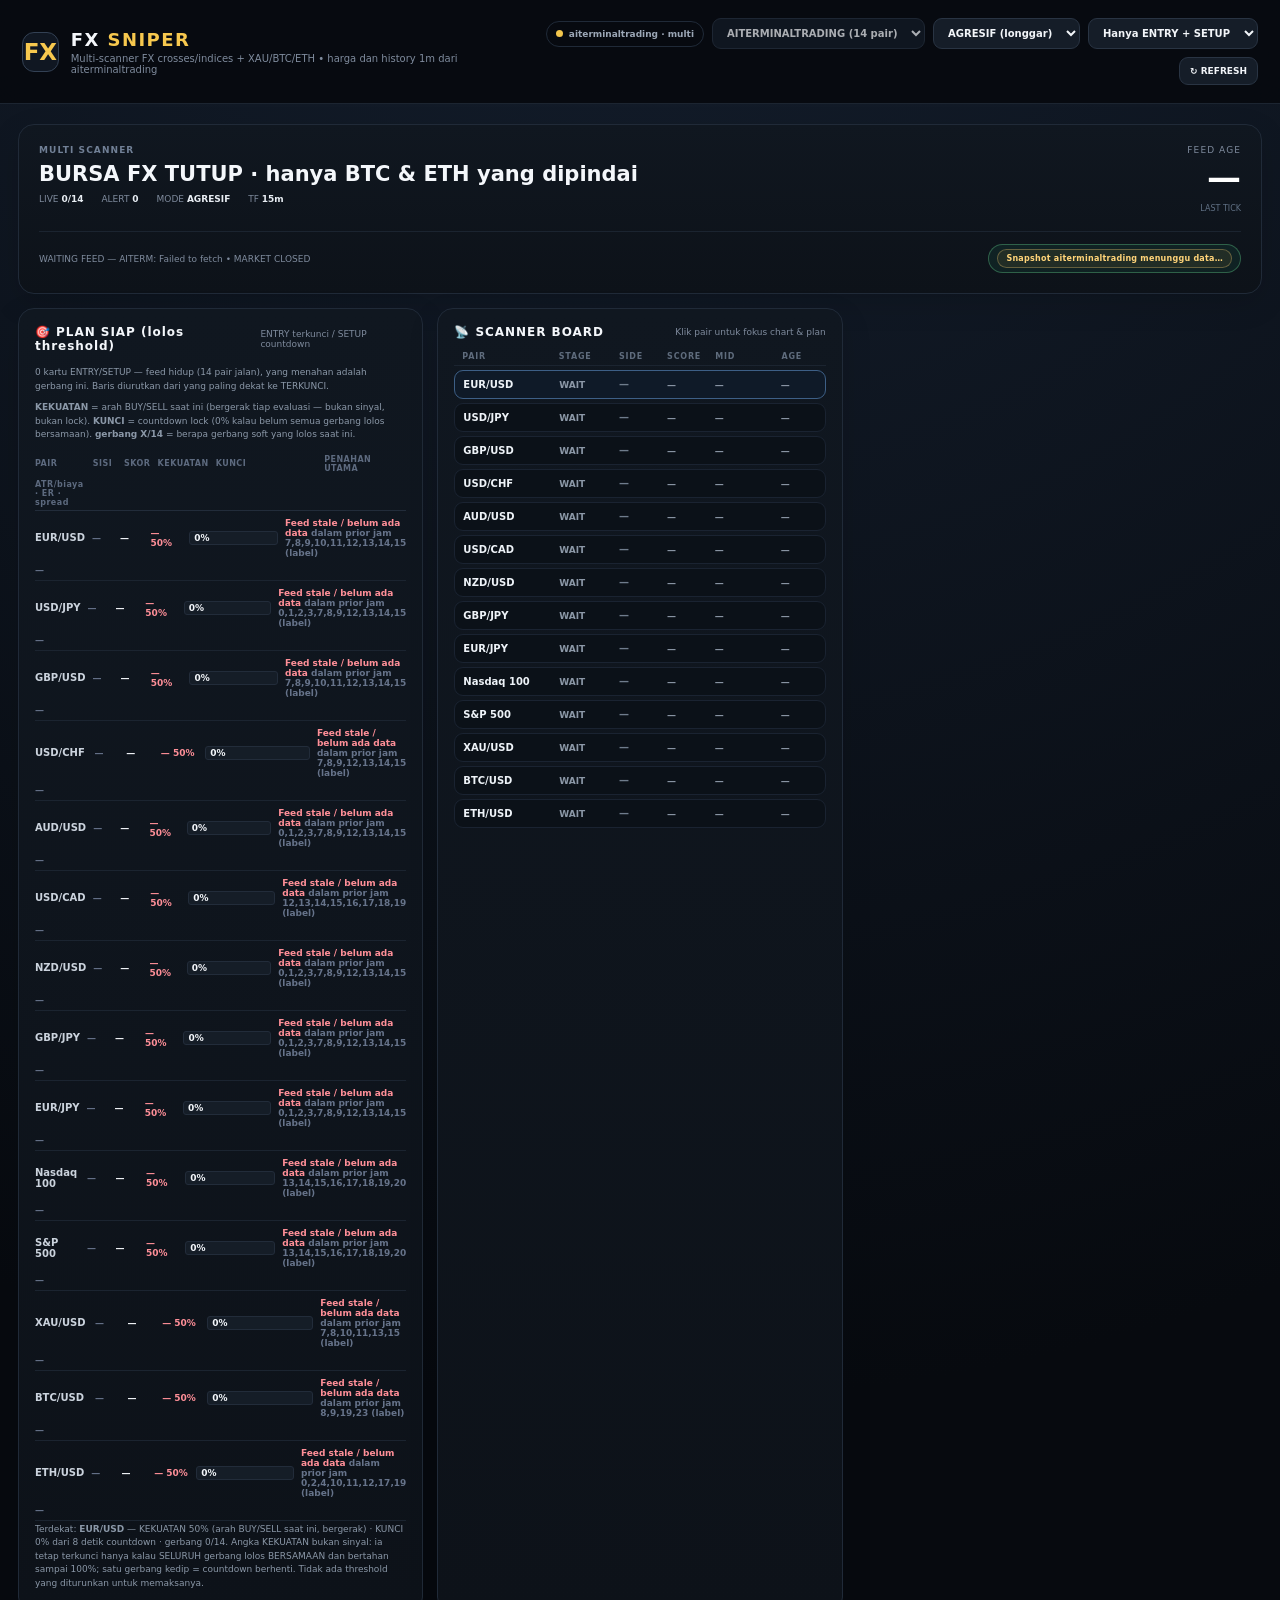
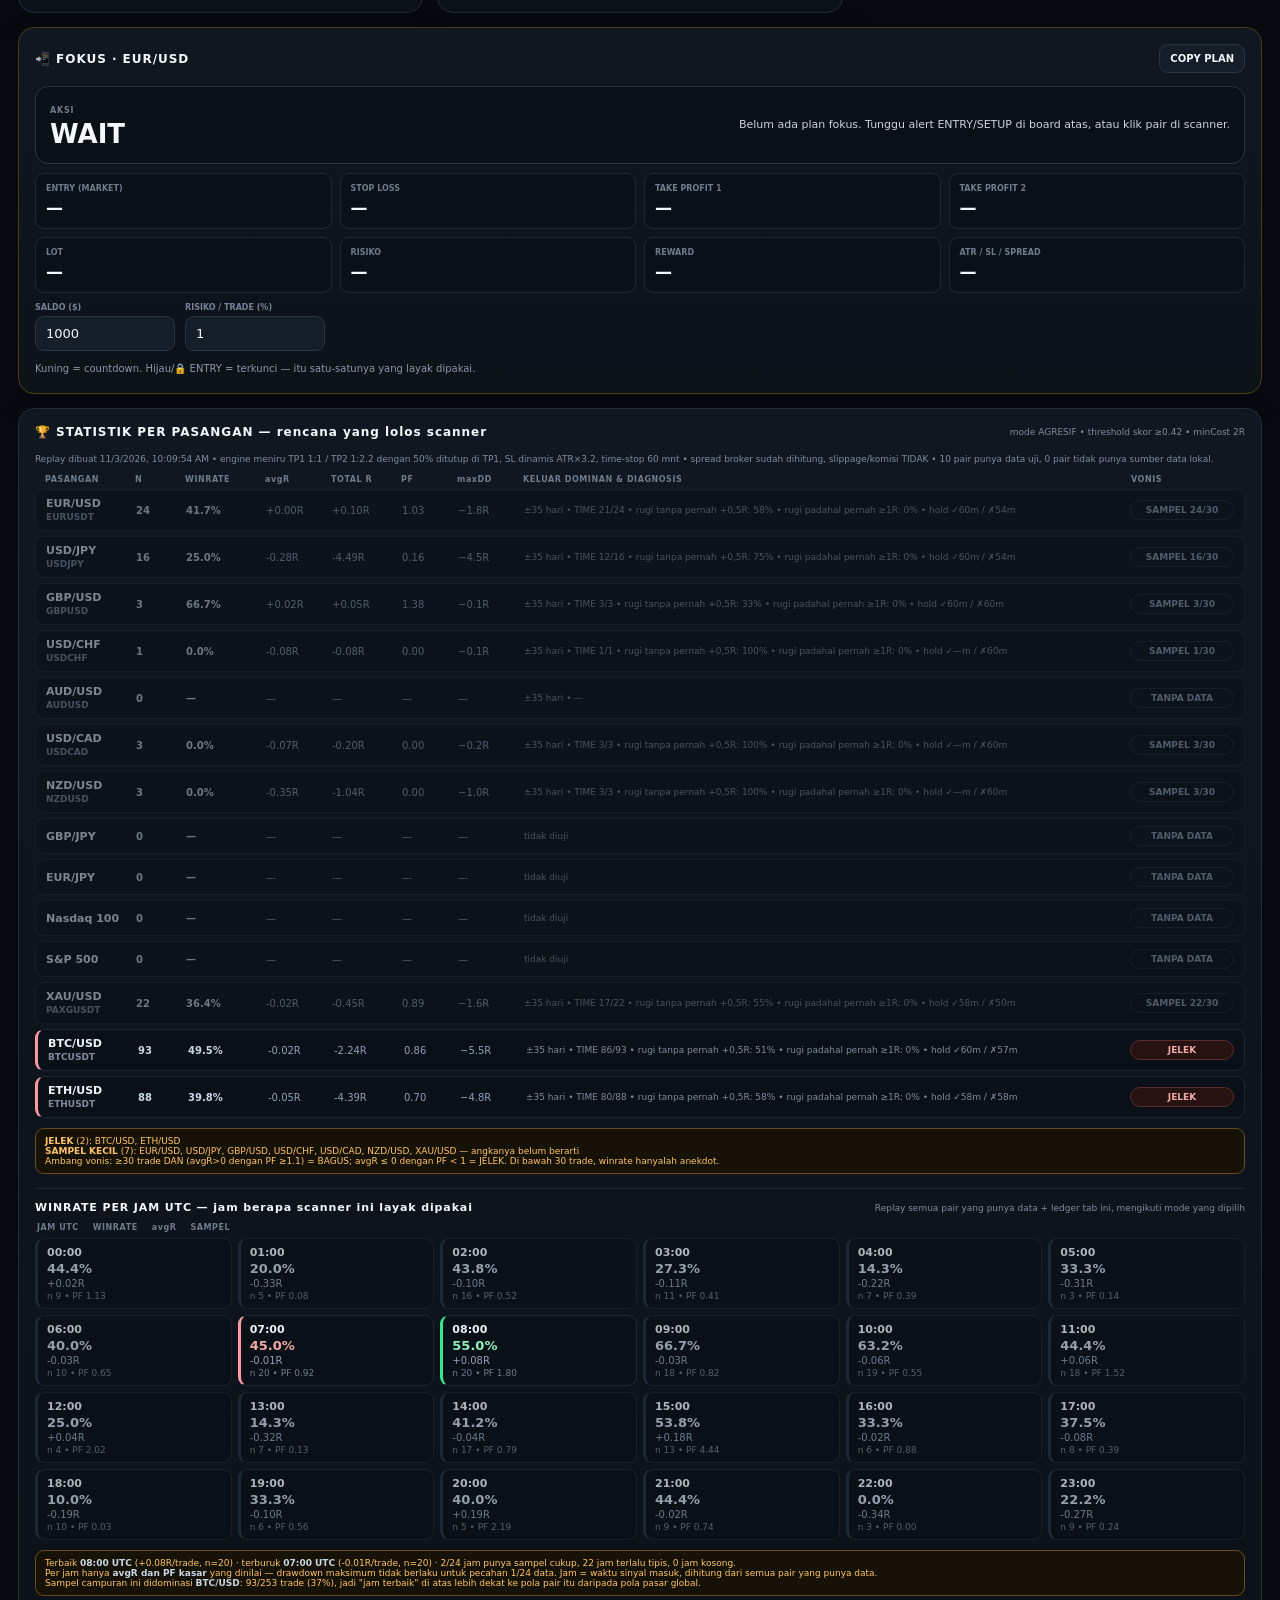
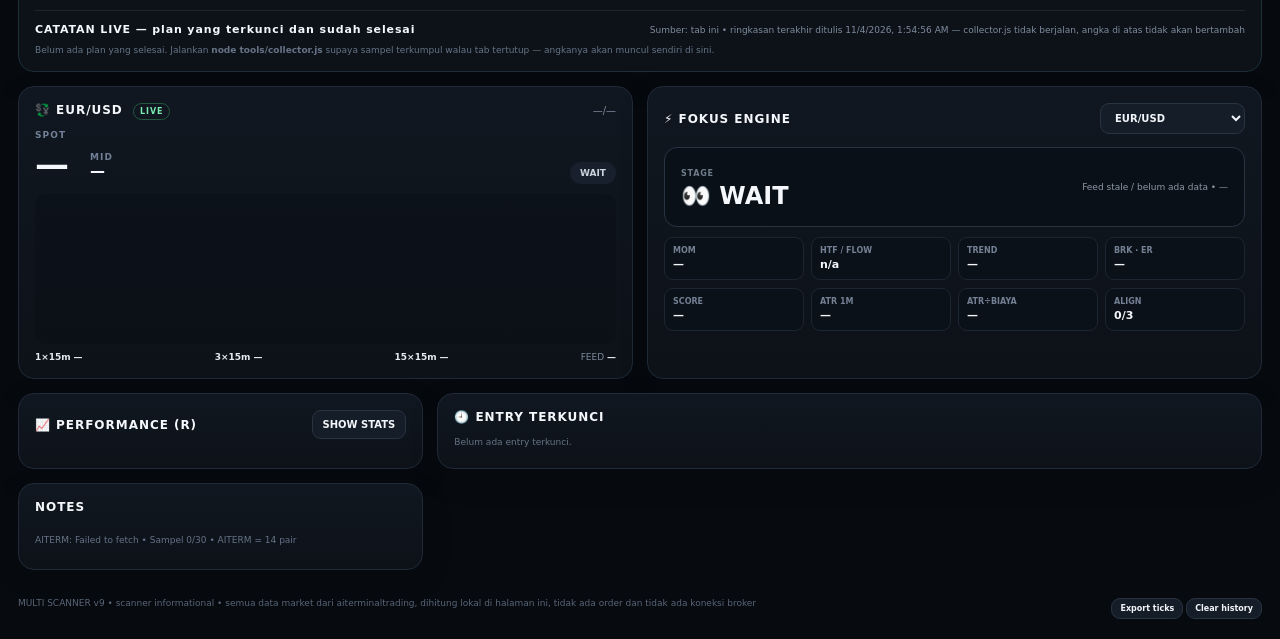
==== index.html @ 3cdcb0f3 "chore: bust Sniper app cache after engine update" ====
<!doctype html>
<html lang="id">
<head>
<meta charset="utf-8"><meta name="viewport" content="width=device-width,initial-scale=1">
<title>FX + Gold + Crypto Sniper — Multi Scanner</title>
<!-- Ikon inline: tanpa ini browser meminta /favicon.ico dan mencatat 404 merah di console. -->
<link rel="icon" href="data:image/svg+xml,%3Csvg xmlns='http://www.w3.org/2000/svg' viewBox='0 0 32 32'%3E%3Crect width='32' height='32' rx='7' fill='%230b1220'/%3E%3Cpath d='M6 22l6-9 5 6 4-5 5 8' fill='none' stroke='%2332d74b' stroke-width='3' stroke-linecap='round' stroke-linejoin='round'/%3E%3C/svg%3E">
<link rel="stylesheet" href="styles.css?v=16">
</head>
<body>
<header class="topbar">
  <div class="brand"><div class="brandMark">FX</div><div><h1>FX <span>SNIPER</span></h1><p>Multi-scanner FX crosses/indices + XAU/BTC/ETH • harga dan history 1m dari aiterminaltrading</p></div></div>
  <div class="topActions">
    <div class="connection"><i id="binanceDot"></i><span id="feedLabel">FEED</span></div>
    <select id="feedSelect" disabled aria-label="Satu-satunya sumber market">
      <option value="aiterminaltrading">AITERMINALTRADING (14 pair)</option>
    </select>
    <select id="modeSelect">
      <option value="agresif" selected>AGRESIF (longgar)</option>
      <option value="balanced">BALANCED</option>
      <option value="precision">PRECISION</option>
      <option value="momentum">MOMENTUM</option>
      <option value="liquidity">LIQUIDITY</option>
      <option value="auto">AUTO EDGE</option>
      <option value="edge">MAX EDGE</option>
    </select>
    <select id="scanFilter">
      <option value="action">Hanya ENTRY + SETUP</option>
      <option value="threshold">Lolos skor threshold</option>
      <option value="all">Semua pair scan</option>
    </select>
    <button id="refresh">↻ REFRESH</button>
  </div>
</header>

<main>
  <section class="hero panel">
    <div class="heroMain">
      <div>
        <label>MULTI SCANNER</label>
        <h2 id="marketTitle">Memindai FX, indeks, emas & crypto…</h2>
        <div class="heroSub">
          <span>LIVE <b id="scanLiveCount">0</b></span>
          <span>ALERT <b id="scanAlertCount">0</b></span>
          <span>MODE <b id="scanModeLabel">AGRESIF</b></span>
          <span>TF <b id="tfLabel">15m</b></span>
        </div>
      </div>
      <div class="countdown"><small>FEED AGE</small><strong id="binanceFeed">—</strong><em>LAST TICK</em></div>
    </div>
    <div class="heroFooter"><span id="status">Connecting live feeds…</span><span id="aitermSnapshot" class="heroStatus live">Snapshot aiterminaltrading…</span></div>
  </section>

  <section class="panel alertPanel">
    <div class="panelHead">
      <h2>🎯 PLAN SIAP (lolos threshold)</h2>
      <span id="alertHint">ENTRY terkunci / SETUP countdown</span>
    </div>
    <div id="alertBoard" class="alertBoard"><div class="historyEmpty">Belum ada pair yang lolos threshold. Scanner tetap jalan di belakang.</div></div>
  </section>

  <section class="panel scanPanel">
    <div class="panelHead">
      <h2>📡 SCANNER BOARD</h2>
      <span>Klik pair untuk fokus chart &amp; plan</span>
    </div>
    <div id="scanBoard" class="scanBoard"></div>
  </section>

  <section class="panel planPanel">
    <div class="panelHead">
      <h2>📲 FOKUS · <span id="focusPairName">EURUSD</span></h2>
      <button id="planCopy">COPY PLAN</button>
    </div>
    <div class="planTop">
      <div><small>AKSI</small><strong id="planAction">WAIT</strong></div>
      <div class="planStatus" id="planStatus">Pilih pair di scanner atau tunggu alert.</div>
    </div>
    <div class="planGrid">
      <div><span>ENTRY (MARKET)</span><b id="planEntry">—</b></div>
      <div><span>STOP LOSS</span><b id="planSL">—</b></div>
      <div><span>TAKE PROFIT 1</span><b id="planTP1">—</b></div>
      <div><span>TAKE PROFIT 2</span><b id="planTP2">—</b></div>
      <div><span>LOT</span><b id="planLot">—</b></div>
      <div><span>RISIKO</span><b id="planRiskUsd">—</b></div>
      <div><span>REWARD</span><b id="planRR">—</b></div>
      <div><span>ATR / SL / SPREAD</span><b id="planAtr">—</b></div>
    </div>
    <div class="planInputs">
      <div><label>SALDO ($)</label><input id="planBalance" type="number" inputmode="decimal" min="0" step="any"></div>
      <div><label>RISIKO / TRADE (%)</label><input id="planRisk" type="number" inputmode="decimal" min="0" step="any"></div>
    </div>
    <div class="planSteps" id="planSteps">—</div>
  </section>

  <section class="panel pairStatsPanel">
    <div class="panelHead">
      <h2>🏆 STATISTIK PER PASANGAN — rencana yang lolos scanner</h2>
      <span id="pairStatsMode">mode BALANCED</span>
    </div>
    <div class="pairStatsSrc" id="pairStatsSrc">Menghitung…</div>
    <div id="pairStatsBoard" class="pairStatsBoard"><div class="historyEmpty">Belum ada hasil uji.</div></div>
    <div class="pairStatsVerdict" id="pairStatsVerdict"></div>
    <div class="panelHead sub"><h2>WINRATE PER JAM UTC — jam berapa scanner ini layak dipakai</h2><span>Replay semua pair yang punya data + ledger tab ini, mengikuti mode yang dipilih</span></div>
    <div id="hourBoard" class="hourBoard"><div class="historyEmpty">Belum ada pecahan per jam.</div></div>
    <div class="hourNote" id="hourNote"></div>
    <div class="panelHead sub"><h2>CATATAN LIVE — plan yang terkunci dan sudah selesai</h2><span id="livePairSrc">Sumber: tab ini</span></div>
    <div id="livePairBoard" class="pairStatsBoard"><div class="historyEmpty">Belum ada plan yang terkunci dan selesai di tab ini.</div></div>
  </section>

  <section class="panel marketChart">
    <div class="panelHead">
      <h2>💱 <span id="chartTitle">EUR / USD</span> <em class="liveBadge">LIVE</em></h2>
      <div class="spotPair"><span id="binanceBid">—</span><span>/</span><span id="binanceAsk">—</span></div>
    </div>
    <div class="priceHero">
      <div><label>SPOT</label><strong id="spotPrice">—</strong></div>
      <div class="last"><label>MID</label><b id="lastPrice">—</b></div>
      <div class="signalPill" id="spotSignal">WAIT</div>
    </div>
    <canvas id="btcChart" height="150"></canvas>
    <div class="chartMeta">
      <span><b id="lbl1b">1 bar</b> <b id="ret1s">—</b></span>
      <span><b id="lbl3b">3 bar</b> <b id="ret3s">—</b></span>
      <span><b id="lbl15b">15 bar</b> <b id="ret5s">—</b></span>
      <span>FEED <b id="chartFeed">—</b></span>
    </div>
  </section>

  <section class="panel sniperPanel">
    <div class="panelHead"><h2>⚡ FOKUS ENGINE</h2><select id="pairSelect">
      <option value="EURUSD">EUR/USD</option>
      <option value="USDJPY">USD/JPY</option>
      <option value="GBPUSD">GBP/USD</option>
      <option value="USDCHF">USD/CHF</option>
      <option value="AUDUSD">AUD/USD</option>
      <option value="USDCAD">USD/CAD</option>
      <option value="NZDUSD">NZD/USD</option>
      <option value="GBPJPY">GBP/JPY</option>
      <option value="EURJPY">EUR/JPY</option>
      <option value="XAUUSD">XAU/USD (Emas)</option>
      <option value="BTCUSD">BTC/USD</option>
      <option value="ETHUSD">ETH/USD</option>
      <option value="NAS100">Nasdaq 100</option>
      <option value="US500">S&amp;P 500</option>
    </select></div>
    <div id="sniperBox" class="sniper">
      <div><small>STAGE</small><strong id="sniperText">WAIT</strong></div>
      <div class="sniperReason"><span id="sniperSub">Waiting…</span></div>
    </div>
    <div class="factorRow" style="margin-top:10px">
      <div><span>MOM</span><b id="factorMomentum">—</b></div>
      <div><span>HTF / FLOW</span><b id="factorFlow">—</b></div>
      <div><span>TREND</span><b id="factorPoly">—</b></div>
      <div><span>BRK · ER</span><b id="factorRsi">—</b></div>
    </div>
    <div class="diagGrid" style="margin-top:8px">
      <div><span>SCORE</span><b id="modelScore">—</b></div>
      <div><span>ATR 1M</span><b id="volatility">—</b></div>
      <div><span>ATR÷BIAYA</span><b id="bidEdge">—</b></div>
      <div><span>ALIGN</span><b id="alignment">—</b></div>
    </div>
  </section>

  <section class="panel statsPanel">
    <div class="panelHead"><h2>📈 PERFORMANCE (R)</h2><button id="statsToggle">SHOW STATS</button></div>
    <div id="statsDetails" class="statsDetails hiddenStats">
      <div class="statsGrid">
        <div class="statCard"><span>WIN</span><b id="sniperWins">0</b></div>
        <div class="statCard"><span>LOSS</span><b id="sniperLosses">0</b></div>
        <div class="statCard"><span>WIN RATE</span><b id="sniperWinRate">—</b></div>
        <div class="statCard"><span>AVG R</span><b id="probAccuracy">—</b></div>
        <div class="statCard"><span>TOTAL R</span><b id="upProbAccuracy">—</b></div>
        <div class="statCard"><span>PF / DD</span><b id="downProbAccuracy">—</b></div>
      </div>
    </div>
  </section>

  <section class="panel history">
    <div class="panelHead"><h2>🕘 ENTRY TERKUNCI</h2></div>
    <div id="entryHistory" class="historyList"><div class="historyEmpty">Belum ada entry.</div></div>
  </section>

  <section class="panel resultsPanel">
    <div class="panelHead"><h2>NOTES</h2></div>
    <div id="recentResults" class="recentResults"><span class="historyEmpty">Loading…</span></div>
  </section>
</main>

<footer>
  <span>MULTI SCANNER v9 • scanner informational • semua data market dari aiterminaltrading, dihitung lokal di halaman ini, tidak ada order dan tidak ada koneksi broker</span>
  <span><button id="exportTicks">Export ticks</button> <button id="clear">Clear history</button></span>
</footer>

<script src="engine.js?v=14"></script>
<script src="app.js?v=29"></script>
</body>
</html>
---- styles.css ----
:root{--bg:#070a0f;--panel:#0e131b;--panel2:#111823;--line:#202a38;--muted:#7f8b9d;--text:#f4f7fb;--up:#35e58a;--down:#ff5967;--gold:#f3c64d;--purple:#9d7cff}
*{box-sizing:border-box}html{background:var(--bg)}body{margin:0;min-height:100vh;background:radial-gradient(circle at 50% -10%,#162131 0,#070a0f 42%);color:var(--text);font:13px Inter,ui-sans-serif,system-ui,-apple-system,BlinkMacSystemFont,"Segoe UI",sans-serif}button,select{font:inherit}button{cursor:pointer}.topbar{position:sticky;top:0;z-index:50;display:flex;justify-content:space-between;align-items:center;gap:20px;padding:18px max(22px,calc((100vw - 1480px)/2));background:#070a0fee;border-bottom:1px solid #1c2531;backdrop-filter:blur(18px)}.brand{display:flex;align-items:center;gap:12px}.brandMark{width:40px;height:40px;display:grid;place-items:center;border:1px solid #334154;border-radius:12px;background:#101722;color:#f7c84e;font-size:23px;font-weight:900}.brand h1{font-size:18px;margin:0;letter-spacing:.08em}.brand h1 span{color:#f7c84e}.brand p{margin:3px 0 0;color:var(--muted);font-size:10px}.topActions{display:flex;align-items:center;gap:8px}.connection{display:flex;align-items:center;gap:6px;padding:7px 9px;border:1px solid var(--line);border-radius:999px;color:#9ca7b6;font-size:9px;font-weight:800}.connection i{width:7px;height:7px;border-radius:50%;background:#4b5563}.connection i.live{background:var(--up);box-shadow:0 0 10px #35e58a99}.connection i.warn{background:var(--gold)}button,.modeLine select,.panelHead select{border:1px solid #293443;background:#151d28;color:#f2f5f9;border-radius:9px;padding:8px 10px;font-weight:800;font-size:10px}.panelHead select{min-width:145px}main{width:min(1480px,calc(100% - 36px));margin:20px auto 28px;display:grid;grid-template-columns:repeat(12,minmax(0,1fr));gap:14px}.panel{grid-column:span 4;background:linear-gradient(180deg,#101720,#0d1219);border:1px solid var(--line);border-radius:16px;padding:16px;box-shadow:0 10px 30px #00000022}.hero{grid-column:span 12;padding:20px}.marketChart,.probabilities{grid-column:span 6}.bookPanel,.sniperPanel,.edgePanel,.splitPanel{grid-column:span 6}.diagnostics,.statsPanel,.resultsPanel,.history{grid-column:span 4}.panelHead{display:flex;justify-content:space-between;align-items:center;gap:10px;margin-bottom:13px}.panelHead h2{font-size:12px;letter-spacing:.08em;margin:0}.panelHead>span{color:var(--muted);font-size:9px}.heroMain{display:flex;justify-content:space-between;gap:20px}.hero label,.priceHero label{display:block;color:#718096;font-size:9px;letter-spacing:.12em;font-weight:900}.hero h2{font-size:21px;line-height:1.2;margin:7px 0}.heroSub{display:flex;gap:18px;color:var(--muted);font-size:9px}.heroSub b{color:#e8edf3}.countdown{text-align:right}.countdown small{display:block;color:var(--muted);font-size:9px;letter-spacing:.12em}.countdown strong{display:block;font-size:34px;line-height:1;margin:5px 0;color:#fff}.countdown em{font-style:normal;color:#607084;font-size:8px}.heroFooter{display:flex;justify-content:space-between;align-items:center;margin-top:17px;padding-top:12px;border-top:1px solid #1b2430;color:var(--muted);font-size:9px}.primaryLink{color:#fff;text-decoration:none;background:#1b2634;border:1px solid #2c3a4c;border-radius:9px;padding:8px 11px;font-weight:900}.liveBadge,.expiryBadge{font-style:normal;font-size:8px;color:#79eab0;border:1px solid #24583f;border-radius:999px;padding:3px 6px;margin-left:5px}.spotPair{color:var(--muted);font-size:10px}.priceHero{display:flex;align-items:end;gap:22px}.priceHero strong{display:block;font-size:34px;letter-spacing:-.03em;margin-top:4px}.last{padding-bottom:4px}.last b{font-size:15px}.signalPill{margin-left:auto;padding:6px 10px;border-radius:999px;background:#17202c;color:#cbd3dd;font-weight:900;font-size:9px}.chartMeta{display:flex;justify-content:space-between;color:var(--muted);font-size:9px;margin-top:8px}.chartMeta b{color:#e5eaf0}.marketChart canvas{display:block;width:100%;height:150px;margin-top:10px;border-radius:10px;background:linear-gradient(180deg,#0c121a,#0b1017)}.probCards{display:grid;grid-template-columns:1fr 1fr;gap:10px}.probCard{border:1px solid #1f2a36;border-radius:13px;padding:14px;background:#0a1017;transition:.15s}.probCard.up{border-color:#185638}.probCard.down{border-color:#642d35}.probCard>div{display:flex;justify-content:space-between}.probCard span{font-weight:900;font-size:11px}.probCard small{color:var(--muted);font-size:8px}.probCard b{display:block;font-size:31px;margin-top:7px}.probCard.up>b{color:var(--up)}.probCard.down>b{color:var(--down)}.probCard p{color:var(--muted);font-size:9px;margin:5px 0 0}.probFlashUp{animation:flashUp .5s}.probFlashDown{animation:flashDown .5s}@keyframes flashUp{30%{box-shadow:0 0 28px #35e58a88;background:#113a27}}@keyframes flashDown{30%{box-shadow:0 0 28px #ff596788;background:#411f25}}.probBar{height:7px;background:var(--down);border-radius:99px;margin:13px 0 12px;overflow:hidden}.probBar i{display:block;height:100%;width:50%;background:var(--up);transition:width .2s}.factorRow,.diagGrid,.detailGrid{display:grid;grid-template-columns:repeat(4,1fr);gap:7px}.factorRow>div,.diagGrid>div,.detailGrid>div{background:#0b1118;border:1px solid #1c2632;border-radius:9px;padding:8px}.factorRow span,.diagGrid span,.detailGrid span,.splitGrid span,.edgeGrid span{display:block;color:#748195;font-size:8px;font-weight:800}.factorRow b,.diagGrid b,.detailGrid b{display:block;margin-top:3px;font-size:11px}.bookGrid{display:grid;grid-template-columns:1fr 1fr;gap:10px}.bookCard{padding:14px;border-radius:13px;background:#0a1017}.bookCard.up{border:1px solid #185638}.bookCard.down{border:1px solid #642d35}.bookCard span{font-size:9px;color:#9aa5b3;font-weight:800}.bookCard>b{display:block;font-size:27px;margin:5px 0}.bookCard.up>b{color:var(--up)}.bookCard.down>b{color:var(--down)}.bookCard small{display:block;color:var(--muted);font-size:9px}.bookCard label{display:block;color:#6e7c8d;font-size:8px;margin-top:7px}.bookCard label strong{color:#e7edf4;font-size:10px}.bookStats{display:flex;justify-content:space-between;color:var(--muted);font-size:8px;margin-top:10px}.bookStats b{color:#e4eaf1}.feedBadge{padding:4px 7px;border-radius:999px;background:#17202b;color:#9eabbc;font-weight:900}.sniper{display:flex;justify-content:space-between;align-items:center;gap:15px;padding:16px;border-radius:13px;border:1px solid #293443;background:#0a1017}.sniper strong{display:block;font-size:24px;margin-top:3px}.sniper small{color:#6f7c8c;font-size:8px;font-weight:800;letter-spacing:.1em}.sniperReason{max-width:48%;text-align:right;color:#8c98a7;font-size:9px;line-height:1.5}.sniper.setup{border-color:var(--gold);box-shadow:0 0 18px #f3c64d22}.sniper.entry{border-color:var(--up);box-shadow:0 0 22px #35e58a2a}.sniper.entry strong{color:var(--up)}.entryGrid{display:grid;grid-template-columns:repeat(4,1fr);gap:8px;margin-top:9px}.entryTile{background:#0a1017;border:1px solid #1c2632;border-radius:9px;padding:10px}.entryTile span{display:block;color:#6f7c8c;font-size:8px;font-weight:900}.entryTile b{display:block;margin-top:5px;font-size:15px}.stageCard b{color:#f3c64d}.upText{color:var(--up)!important}.downText{color:var(--down)!important}.edgeGrid,.splitGrid{display:grid;grid-template-columns:1fr 1fr;gap:8px}.edgeGrid>div,.splitGrid>div{background:#0a1017;border:1px solid #1c2632;border-radius:10px;padding:11px}.edgeGrid b,.splitGrid b{display:block;font-size:15px;margin-top:4px}.edgeGrid small{display:block;color:#758296;font-size:8px;line-height:1.35;margin-top:4px}.modeLine{display:flex;justify-content:space-between;align-items:center;margin-bottom:9px;color:var(--muted);font-size:9px;font-weight:800}.hiddenStats{display:none}.statsGrid{display:grid;grid-template-columns:repeat(3,1fr);gap:8px}.statCard{background:#0a1017;border:1px solid #1c2632;border-radius:9px;padding:10px}.statCard span{display:block;color:#758296;font-size:8px}.statCard b{display:block;font-size:17px;margin-top:4px}.history{grid-column:span 8}.historyRow{display:grid;grid-template-columns:1fr 1.2fr 1fr;gap:8px;padding:9px 0;border-bottom:1px solid #1b2430;font-size:9px}.historyRow span{color:var(--muted)}.historyEmpty{color:#667386;font-size:9px}.recentResults{display:flex;gap:10px;min-height:26px;align-items:center}.resultBall{width:20px;height:20px;border-radius:50%;display:inline-block}.resultUp{background:var(--up);box-shadow:0 0 10px #35e58a66}.resultDown{background:var(--down);box-shadow:0 0 10px #ff596766}.sectionHidden{display:none!important}.hideToggle{padding:5px 8px;font-size:8px}.numbers{color:#738095;font-size:9px;line-height:1.5}.topActions #refresh{font-size:9px}.diagnostics>div:last-child{color:var(--muted)}footer{width:min(1480px,calc(100% - 36px));margin:0 auto 20px;display:flex;justify-content:space-between;color:#596678;font-size:9px}footer button{font-size:8px;padding:5px 8px}@media(max-width:1000px){main{grid-template-columns:repeat(2,1fr)}.hero,.marketChart,.probabilities,.bookPanel,.sniperPanel,.edgePanel,.splitPanel,.diagnostics,.statsPanel,.resultsPanel,.history{grid-column:span 2}}@media(max-width:650px){.topbar{position:static;padding:14px}.topActions .connection{display:none}main,footer{width:calc(100% - 20px);margin-left:auto;margin-right:auto}main{grid-template-columns:1fr}.hero,.marketChart,.probabilities,.bookPanel,.sniperPanel,.edgePanel,.splitPanel,.diagnostics,.statsPanel,.resultsPanel,.history{grid-column:span 1}.entryGrid{grid-template-columns:1fr 1fr}.factorRow,.diagGrid,.detailGrid{grid-template-columns:1fr 1fr}.heroMain{display:block}.countdown{text-align:left;margin-top:15px}.heroFooter{display:block}.heroFooter #status{display:block;margin-top:8px}.sniper{display:block}.sniperReason{max-width:none;text-align:left;margin-top:8px}.statsGrid{grid-template-columns:1fr 1fr}}

.topActions select{border:1px solid #293443;background:#151d28;color:#f2f5f9;border-radius:9px;padding:8px 10px;font-weight:800;font-size:10px}

.planPanel{grid-column:span 12;border-color:#4a3d16}
.planTop{display:flex;justify-content:space-between;align-items:center;gap:14px;padding:14px;border:1px solid #293443;border-radius:13px;background:#0a1017}
.planTop small{color:#6f7c8c;font-size:8px;font-weight:800;letter-spacing:.1em}
.planTop strong{display:block;font-size:26px;margin-top:3px}
.planStatus{max-width:60%;text-align:right;color:#cbd3dd;font-size:11px;line-height:1.5}
.planGrid{display:grid;grid-template-columns:repeat(4,1fr);gap:8px;margin-top:9px}
.planGrid>div{background:#0a1017;border:1px solid #1c2632;border-radius:9px;padding:10px}
.planGrid span{display:block;color:#6f7c8c;font-size:8px;font-weight:900}
.planGrid b{display:block;margin-top:5px;font-size:17px}
.planInputs{display:flex;flex-wrap:wrap;gap:10px;margin-top:10px;align-items:end}
.planInputs label{display:block;color:#748195;font-size:8px;font-weight:800;margin-bottom:4px}
.planInputs input{width:140px;background:#151d28;border:1px solid #293443;color:#f2f5f9;border-radius:9px;padding:9px 10px;font:inherit;font-size:13px}
.planSteps{margin-top:10px;color:#8c98a7;font-size:10px;line-height:1.6}
@media(max-width:650px){.planTop{display:block}.planStatus{max-width:none;text-align:left;margin-top:8px}.planGrid{grid-template-columns:1fr 1fr}.planInputs>div{flex:1 1 45%}.planInputs input{width:100%}}

.topActions{flex-wrap:wrap;justify-content:flex-end}
@media(max-width:650px){.topActions{justify-content:flex-start}}

/* ====== v6 MULTI SCANNER: board & kartu (sebelumnya tidak ada CSS-nya sama sekali) ====== */
.alertBoard{display:grid;grid-template-columns:repeat(auto-fill,minmax(320px,1fr));gap:10px}
.alertCard{border:1px solid #22303f;border-left:3px solid #2c3a4c;border-radius:13px;background:#0a1017;padding:12px 13px;display:flex;flex-direction:column;gap:9px}
.alertCard header{display:flex;justify-content:space-between;align-items:center;gap:10px}
.alertCard header strong{font-size:14px;letter-spacing:.03em}
.alertCard header em{font-style:normal;color:#6f7c8c;font-size:9px;margin-left:6px}
.alertSide{font-weight:900;font-size:14px;letter-spacing:.06em}
.alertMeta{display:flex;flex-wrap:wrap;gap:6px 10px;color:#8c98a7;font-size:9px;font-weight:800}
.alertCard.setup{border-left-color:var(--gold);background:linear-gradient(180deg,#12161b,#0b1015)}
.alertCard.entry{border-left-color:var(--up);background:linear-gradient(180deg,#0d1a14,#0a1017);box-shadow:0 0 20px #35e58a1f}
.alertCard.watch{border-left-color:#3a4a5e}
.alertCard.done{border-left-color:#4b5563;opacity:.85}
.alertCard.pinned{border-color:#2f6a4d}
.pill{padding:2px 8px;border-radius:999px;border:1px solid #2c3a4c;background:#111923;font-size:8px;letter-spacing:.1em}
.pill.setup{border-color:#6b5618;color:var(--gold)}
.pill.entry{border-color:#24583f;color:var(--up)}
.pill.watch{color:#8c98a7}
.pill.done{color:#6f7c8c}
.cdBar{position:relative;height:16px;border-radius:8px;background:#111923;border:1px solid #1f2a36;overflow:hidden}
.cdBar i{display:block;height:100%;width:0;background:linear-gradient(90deg,#8a6d1b,var(--gold));transition:width .35s linear}
.cdBar em{position:absolute;inset:0;display:grid;place-items:center;font-style:normal;font-size:8px;font-weight:900;letter-spacing:.08em;color:#dfe7ef}
.cdBar.ok i{background:linear-gradient(90deg,#1c6a45,var(--up))}
.cdBar.hold i{background:linear-gradient(90deg,#3a4a5e,#607084)}
.alertLevels{display:grid;grid-template-columns:repeat(3,1fr);gap:6px}
.alertLevels>div:last-child{grid-column:1/-1}
.alertPlanNote{color:#93a1b3;font-size:8.5px;font-weight:800;line-height:1.45;margin-top:5px}
.alertCard.done .alertPlanNote{color:#7d8aa0}
.alertLevels>div{background:#0d141d;border:1px solid #1c2632;border-radius:8px;padding:6px 7px}
.alertLevels span{display:block;color:#6f7c8c;font-size:8px;font-weight:900;letter-spacing:.08em}
.alertLevels b{display:block;margin-top:2px;font-size:12px}
.alertReason{margin:0;color:#93a0b0;font-size:9px;line-height:1.45}
.copyOne{align-self:flex-start;font-size:9px;padding:6px 9px}
.scanBoard{display:flex;flex-direction:column;gap:4px}
.scanHead,.scanRow{display:grid;grid-template-columns:1.5fr .9fr .7fr .7fr 1fr .6fr;gap:6px;align-items:center}
.scanHead{padding:0 8px 4px;color:#5f6c7d;font-size:8px;font-weight:900;letter-spacing:.1em;border-bottom:1px solid #1b2430}
.scanRow{width:100%;text-align:left;background:#0b1118;border:1px solid #1a2331;border-radius:9px;padding:8px;font-size:10px;font-weight:800;color:#c9d3de}
.scanRow:hover{border-color:#2f3d4f;background:#0e1621}
.scanRow.active{border-color:#3d5f86;background:#0f1a28}
.scanRow.setup{border-left:3px solid var(--gold)}
.scanRow.entry{border-left:3px solid var(--up);background:#0d1a14}
.scanPair{color:#eef3f8}
.scanStage,.scanScore,.scanMid,.scanAge{color:#8c98a7;font-size:9px;font-weight:800}
.scanSide{font-size:10px;font-weight:900;color:#6f7c8c}
.historyList{display:flex;flex-direction:column}
.sniper.done{border-color:#4b5563}
@media(max-width:650px){.alertLevels{grid-template-columns:repeat(2,1fr)}.scanHead,.scanRow{grid-template-columns:1.4fr 1fr .8fr .8fr}}

/* ====== statistik per pasangan + kepala sub-panel ====== */
.panelHead.sub{margin:14px 0 8px;padding-top:12px;border-top:1px solid #1b2430}
.panelHead.sub h2{font-size:11px}
.statsHead{display:grid;grid-template-columns:repeat(4,minmax(0,1fr));gap:6px}
.statsHead div{padding:8px 10px;border:1px solid #1c2632;border-radius:9px;background:#0a1017;display:flex;flex-direction:column;gap:2px}
.statsHead span{color:#7f8b9d;font-size:8px;letter-spacing:.08em}
.statsHead b{color:#eef3f8;font-size:15px}
.statsHead em{font-style:normal;color:#7f8b9d;font-size:8px}
.statsSub{color:#7f8b9d;font-size:8px;letter-spacing:.08em;margin-top:4px}
.statsRow{display:grid;grid-template-columns:92px minmax(0,1.2fr) 62px minmax(0,1fr);gap:8px;align-items:center;padding:6px 9px;border:1px solid #1c2632;border-radius:9px;background:#0a1017;font-size:9px}
.statsRow b{color:#eef3f8;font-size:10px}
.statsRow b em{font-style:normal;color:#5c6879;font-size:8px}
.statsRow span,.statsRow u{color:#8fa0b5;overflow-wrap:anywhere}
.statsRow i{font-style:normal;font-weight:900;text-align:right}
.statsRow.rec span{color:#7f8b9d}
.statsRow.zero{opacity:.62}
.flat{color:#8fa0b5}
.pos{color:var(--up)}
.neg{color:#ff9aa4}
.statsPill{display:inline-block;padding:4px 8px;border:1px solid #1c2632;border-radius:9px;background:#0a1017;color:#c9d6e5;font-size:9px;margin-right:4px}
.statsWarn{padding:7px 9px;border:1px solid #6a4a1f;border-radius:9px;background:#171207;color:#ffc46b;font-size:9px}
@media(max-width:650px){.statsHead{grid-template-columns:1fr 1fr}.statsRow{grid-template-columns:1fr}}

/* ====== STATISTIK PER PASANGAN ====== */
.pairStatsPanel{grid-column:span 12;border-color:#1c2f3a}
.pairStatsSrc{margin-top:8px;color:#7f8b9d;font-size:9px;line-height:1.6}
.pairStatsSrc b{color:#c9d6e5}
.pairStatsBoard{display:flex;flex-direction:column;gap:5px;margin-top:9px}
.pairHead,.pairRow{display:grid;grid-template-columns:82px 42px 72px 58px 62px 48px 58px minmax(0,1fr) 104px;gap:8px;align-items:center;padding:7px 10px;border:1px solid #1c2632;border-radius:9px;background:#0a1017}
.pairHead{background:transparent;border:none;border-radius:0;padding:0 10px;color:#6f7c8c;font-size:8px;font-weight:900;letter-spacing:.07em}
.pairRow b{color:#eef3f8;font-size:11px}
.pairRow s{text-decoration:none;color:#c9d6e5;font-size:10px;font-weight:900}
.pairRow i,.pairRow u{font-style:normal;text-decoration:none;font-size:10px;color:#8fa0b5}
.pairRow em{font-style:normal;color:#7f8b9d;font-size:9px;overflow-wrap:anywhere}
.pairRow.good{border-left:3px solid var(--up)}
.pairRow.marginal{border-left:3px solid var(--gold)}
.pairRow.bad{border-left:3px solid #ff9aa4}
.pairRow.none{opacity:.5}
.vTag{font-size:9px;font-weight:900;padding:4px 6px;border-radius:999px;text-align:center;border:1px solid #1c2632;color:#8fa0b5}
.vTag.good{background:#12271b;border-color:#24583f;color:#8ff0bb}
.vTag.marginal{background:#171207;border-color:#6a4a1f;color:#ffc46b}
.vTag.bad{background:#271212;border-color:#5a2c2c;color:#f0a8a8}
.pairStatsVerdict{margin-top:10px;display:flex;flex-direction:column;gap:6px}
@media(max-width:820px){.pairHead{display:none}.pairRow{grid-template-columns:1fr 1fr 1fr;gap:6px}.pairRow em{grid-column:1/-1}.vTag{grid-column:1/-1}}

/* ====== WINRATE PER JAM UTC ====== */
.hourBoard{display:grid;grid-template-columns:repeat(6,minmax(0,1fr));gap:6px;margin-top:9px}
.hourBoard .hourHead{grid-column:1/-1;display:flex;flex-wrap:wrap;gap:14px;padding:0 2px;color:#6f7c8c;font-size:8px;font-weight:900;letter-spacing:.07em}
.hourCell{display:flex;flex-direction:column;gap:2px;padding:7px 9px;border:1px solid #1c2632;border-left:3px solid #223140;border-radius:9px;background:#0a1017}
.hourCell b{color:#eef3f8;font-size:11px}
.hourCell s{text-decoration:none;font-size:13px;font-weight:900;color:#c9d6e5}
.hourCell i{font-style:normal;text-decoration:none;font-size:10px;color:#8fa0b5}
.hourCell u{text-decoration:none;font-size:9px;color:#6f7c8c;overflow-wrap:anywhere}
.hourCell.good{border-left-color:var(--up)}.hourCell.good s{color:#8ff0bb}
.hourCell.marginal{border-left-color:var(--gold)}.hourCell.marginal s{color:#ffc46b}
.hourCell.bad{border-left-color:#ff9aa4}.hourCell.bad s{color:#f0a8a8}
.hourCell.thin{opacity:.72}
.hourCell.none{opacity:.4}
.hourNote{margin-top:10px;display:flex;flex-direction:column;gap:6px}
.hourNote b{color:#c9d6e5}
@media(max-width:900px){.hourBoard{grid-template-columns:repeat(3,minmax(0,1fr))}}
/* papan kosong yang menjelaskan dirinya sendiri (lihat whyEmptyHtml di app.js) */
.whyEmpty{display:flex;flex-direction:column;gap:2px}
.whyNote{color:#8b98a8;font-size:9px;line-height:1.5;margin-bottom:6px}
.whyRow{display:grid;grid-template-columns:1.05fr .5fr .55fr .75fr 2.1fr 1.7fr;gap:7px;align-items:center;padding:5px 0;border-bottom:1px solid #1b2430;font-size:9px;font-weight:800}
.whyRow b{color:#cbd3dd;font-size:10px}
.whyHead{color:#5d6a7f;font-size:8px;letter-spacing:.06em;border-bottom:1px solid #222c3a;padding-bottom:3px}
.whyLock{position:relative;display:inline-flex;align-items:center;gap:4px;background:#151d27;border:1px solid #222c3a;border-radius:3px;padding:1px 4px;overflow:hidden}
.whyLock i{position:absolute;left:0;top:0;bottom:0;background:#2b4b64;opacity:.75}
.whyOk{color:#79eab0}.whyNo{color:#ff8f98}.whyBlk{color:#f0c674}.whyMuted{color:#66738a;font-weight:700}
.whyPrior{color:#5f6bb0;font-weight:700}
@media(max-width:650px){.whyRow{grid-template-columns:1fr 1fr}}

/* Badge statistik lama: hanya informasi; tidak menjadi filter/no filter. */
.alertStat{margin:-1px 0 0;display:flex;gap:6px}
.statChip{display:inline-flex;align-items:center;gap:5px;border:1px solid #2b3543;border-radius:999px;padding:2px 8px;font-size:8px;font-weight:900;letter-spacing:.35px;color:#a8b4c3;background:#111823;white-space:nowrap}
.statChip.good{color:#74f0a0;border-color:rgba(116,240,160,.32);background:rgba(52,211,153,.10)}
.statChip.marginal{color:#8fd7e8;border-color:rgba(143,215,232,.30);background:rgba(84,140,255,.10)}
.statChip.bad{color:#ff8d9d;border-color:rgba(255,141,157,.30);background:rgba(255,110,130,.10)}
.statChip.thin,.statChip.none{color:#ffd479;border-color:rgba(255,212,121,.32);background:rgba(255,180,70,.10)}

.heroStatus{display:inline-flex;align-items:center;gap:6px;padding:4px 8px;border-radius:999px;background:#111823;border:1px solid #263242;color:#9ca7b6;font-size:8px;font-weight:900;letter-spacing:.25px;white-space:nowrap}
.heroStatus.live{color:#74f0a0;border-color:rgba(116,240,160,.30);background:rgba(52,211,153,.08)}
.heroStatus.warn{color:#ffd479;border-color:rgba(255,212,121,.30);background:rgba(255,180,70,.08)}
@media(max-width:650px){.heroStatus{display:flex;margin-top:8px;white-space:normal}}
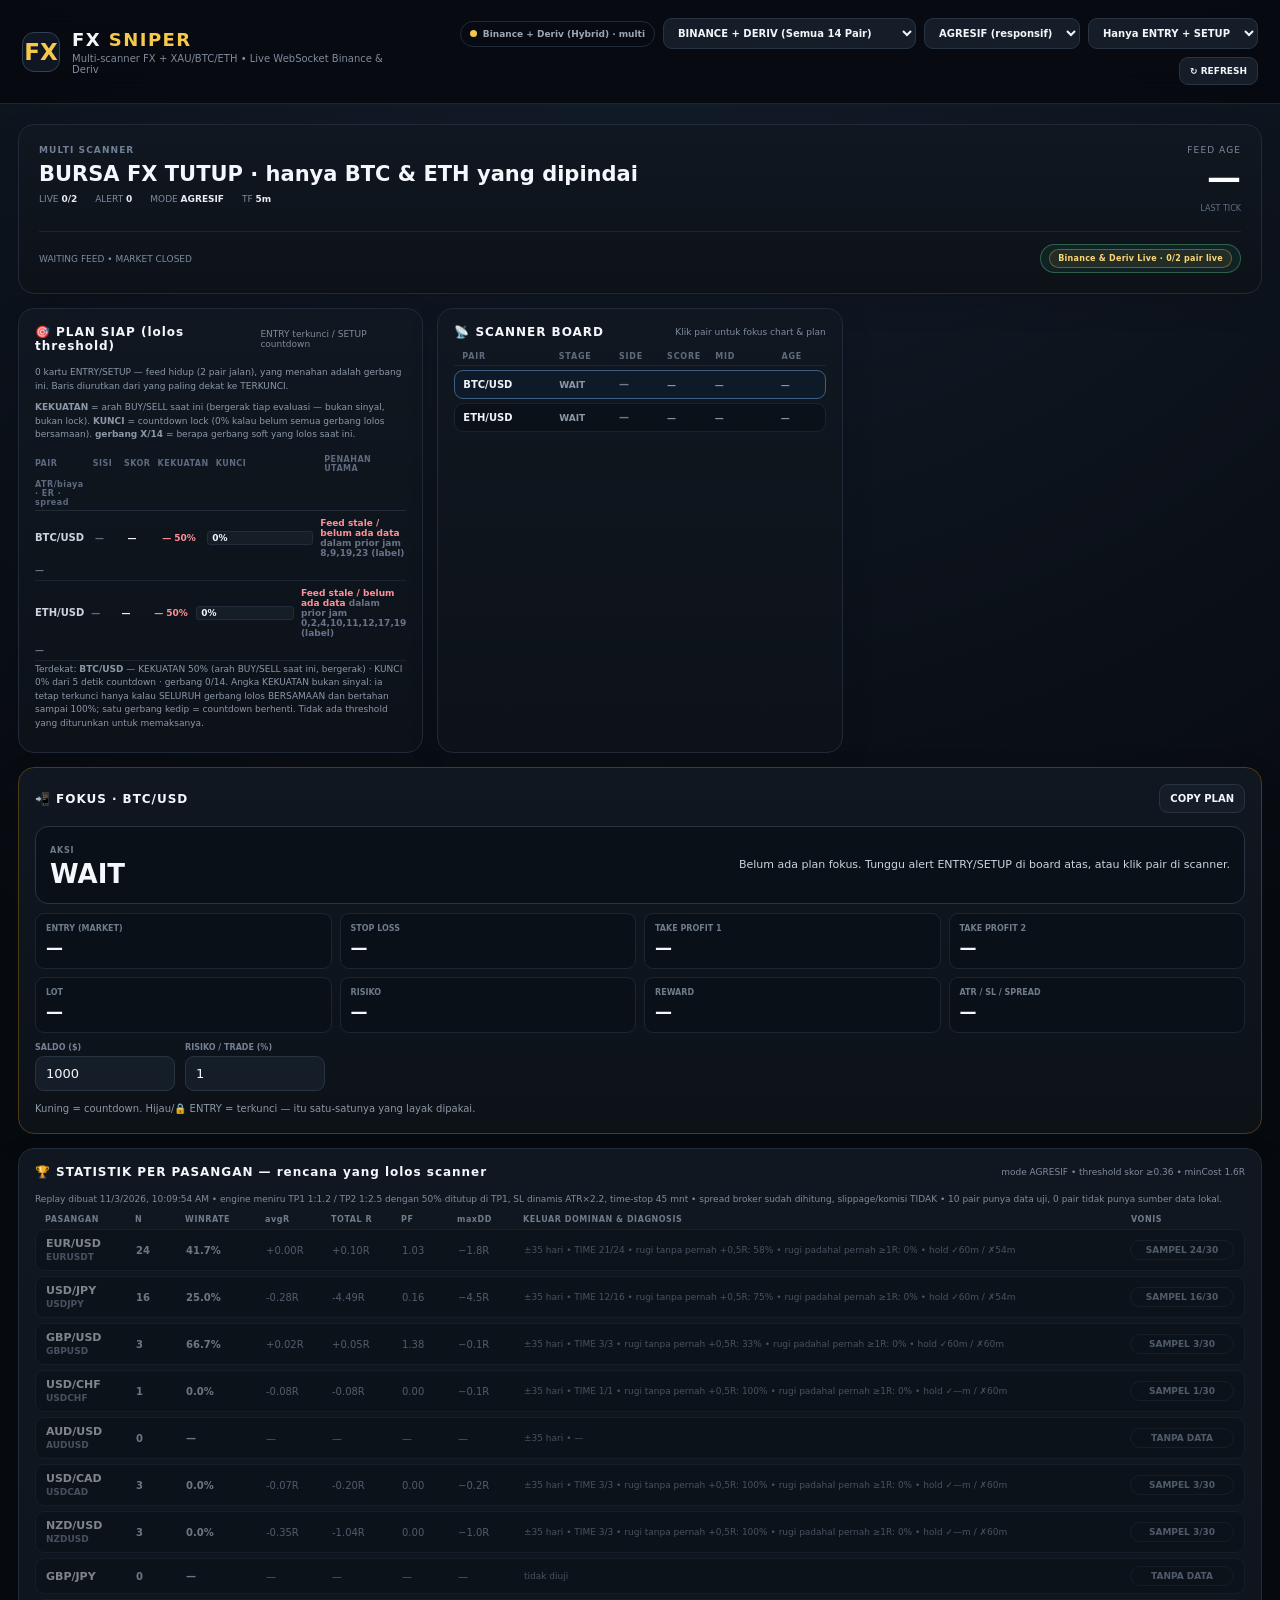
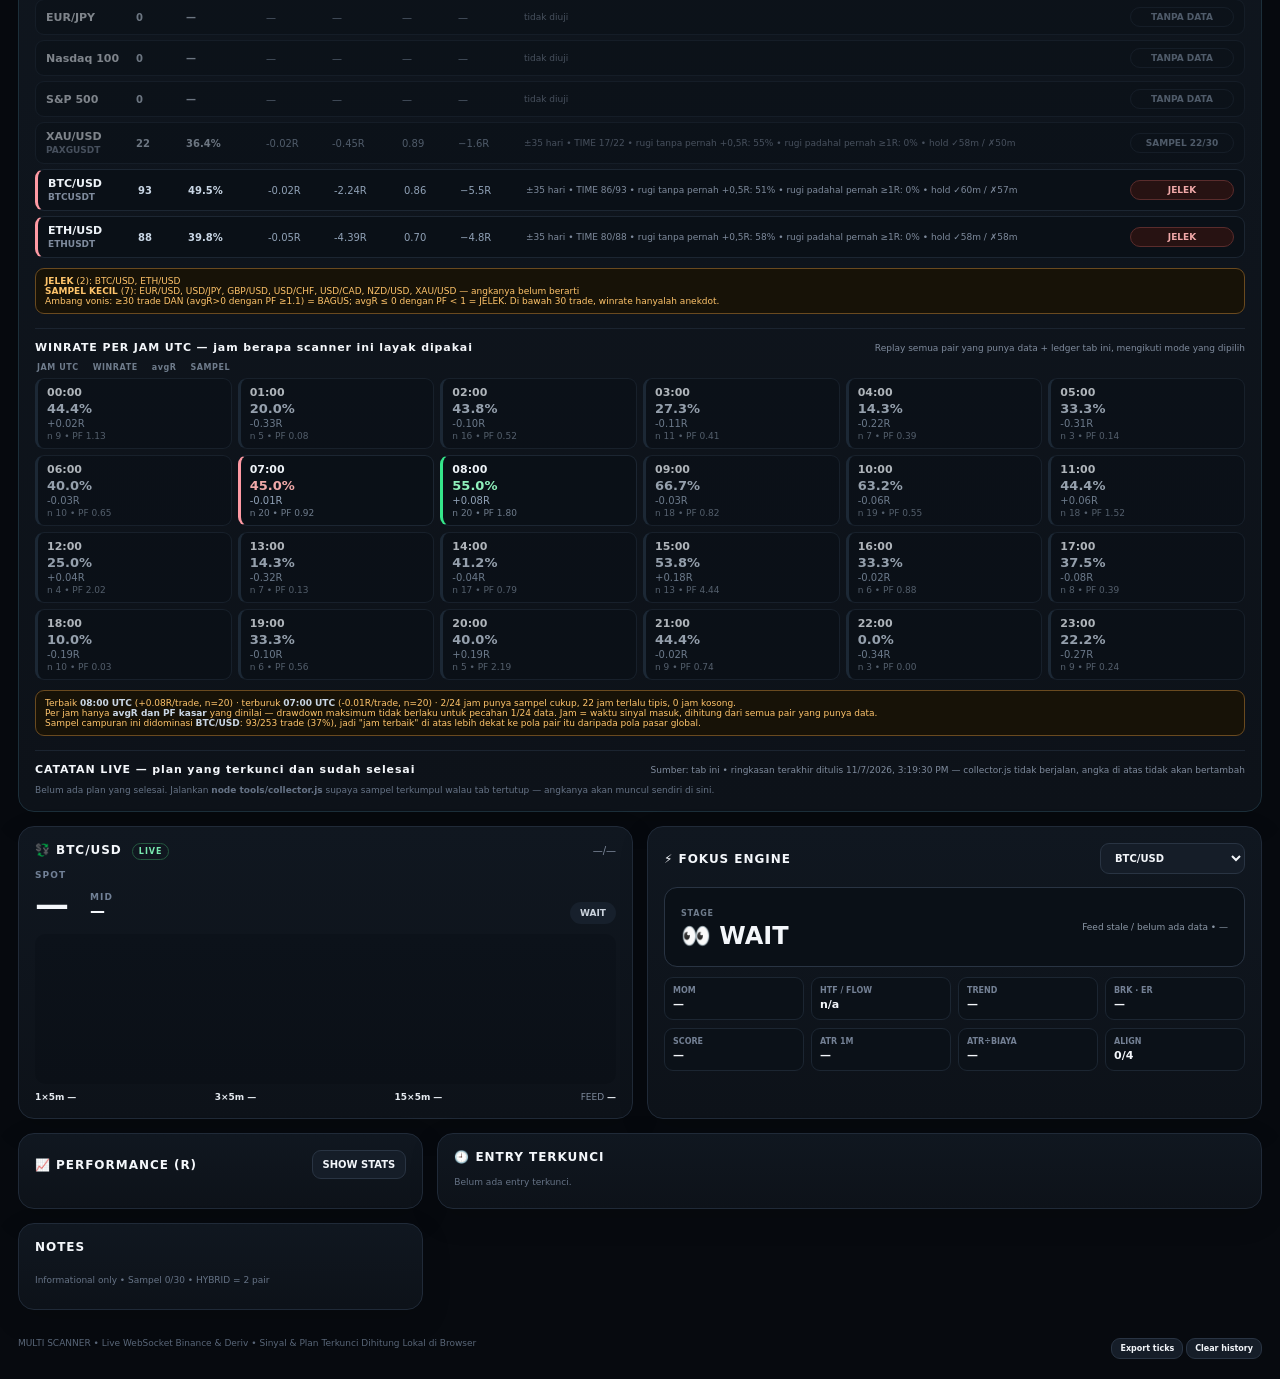
==== commit 7e346da2: "fix: restore live Binance & Deriv feeds, lock valid entry signals with TP/SL" ====
--- a/index.html
+++ b/index.html
@@ -9,14 +9,16 @@
 </head>
 <body>
 <header class="topbar">
-  <div class="brand"><div class="brandMark">FX</div><div><h1>FX <span>SNIPER</span></h1><p>Multi-scanner FX crosses/indices + XAU/BTC/ETH • harga dan history 1m dari aiterminaltrading</p></div></div>
+  <div class="brand"><div class="brandMark">FX</div><div><h1>FX <span>SNIPER</span></h1><p>Multi-scanner FX + XAU/BTC/ETH • Live WebSocket Binance &amp; Deriv</p></div></div>
   <div class="topActions">
     <div class="connection"><i id="binanceDot"></i><span id="feedLabel">FEED</span></div>
-    <select id="feedSelect" disabled aria-label="Satu-satunya sumber market">
-      <option value="aiterminaltrading">AITERMINALTRADING (14 pair)</option>
+    <select id="feedSelect" aria-label="Sumber market feed">
+      <option value="hybrid" selected>BINANCE + DERIV (Semua 14 Pair)</option>
+      <option value="deriv">DERIV SAJA (14 Pair FX/Gold/Crypto)</option>
+      <option value="binance">BINANCE SAJA (BTC, ETH, PAXG, EUR)</option>
     </select>
     <select id="modeSelect">
-      <option value="agresif" selected>AGRESIF (longgar)</option>
+      <option value="agresif" selected>AGRESIF (responsif)</option>
       <option value="balanced">BALANCED</option>
       <option value="precision">PRECISION</option>
       <option value="momentum">MOMENTUM</option>
@@ -48,7 +50,7 @@
       </div>
       <div class="countdown"><small>FEED AGE</small><strong id="binanceFeed">—</strong><em>LAST TICK</em></div>
     </div>
-    <div class="heroFooter"><span id="status">Connecting live feeds…</span><span id="aitermSnapshot" class="heroStatus live">Snapshot aiterminaltrading…</span></div>
+    <div class="heroFooter"><span id="status">Connecting live feeds…</span><span id="aitermSnapshot" class="heroStatus live">Binance &amp; Deriv Live</span></div>
   </section>
 
   <section class="panel alertPanel">
@@ -188,11 +190,11 @@
 </main>
 
 <footer>
-  <span>MULTI SCANNER v9 • scanner informational • semua data market dari aiterminaltrading, dihitung lokal di halaman ini, tidak ada order dan tidak ada koneksi broker</span>
+  <span>MULTI SCANNER • Live WebSocket Binance &amp; Deriv • Sinyal &amp; Plan Terkunci Dihitung Lokal di Browser</span>
   <span><button id="exportTicks">Export ticks</button> <button id="clear">Clear history</button></span>
 </footer>
 
-<script src="engine.js?v=14"></script>
-<script src="app.js?v=29"></script>
+<script src="engine.js?v=15"></script>
+<script src="app.js?v=30"></script>
 </body>
 </html>
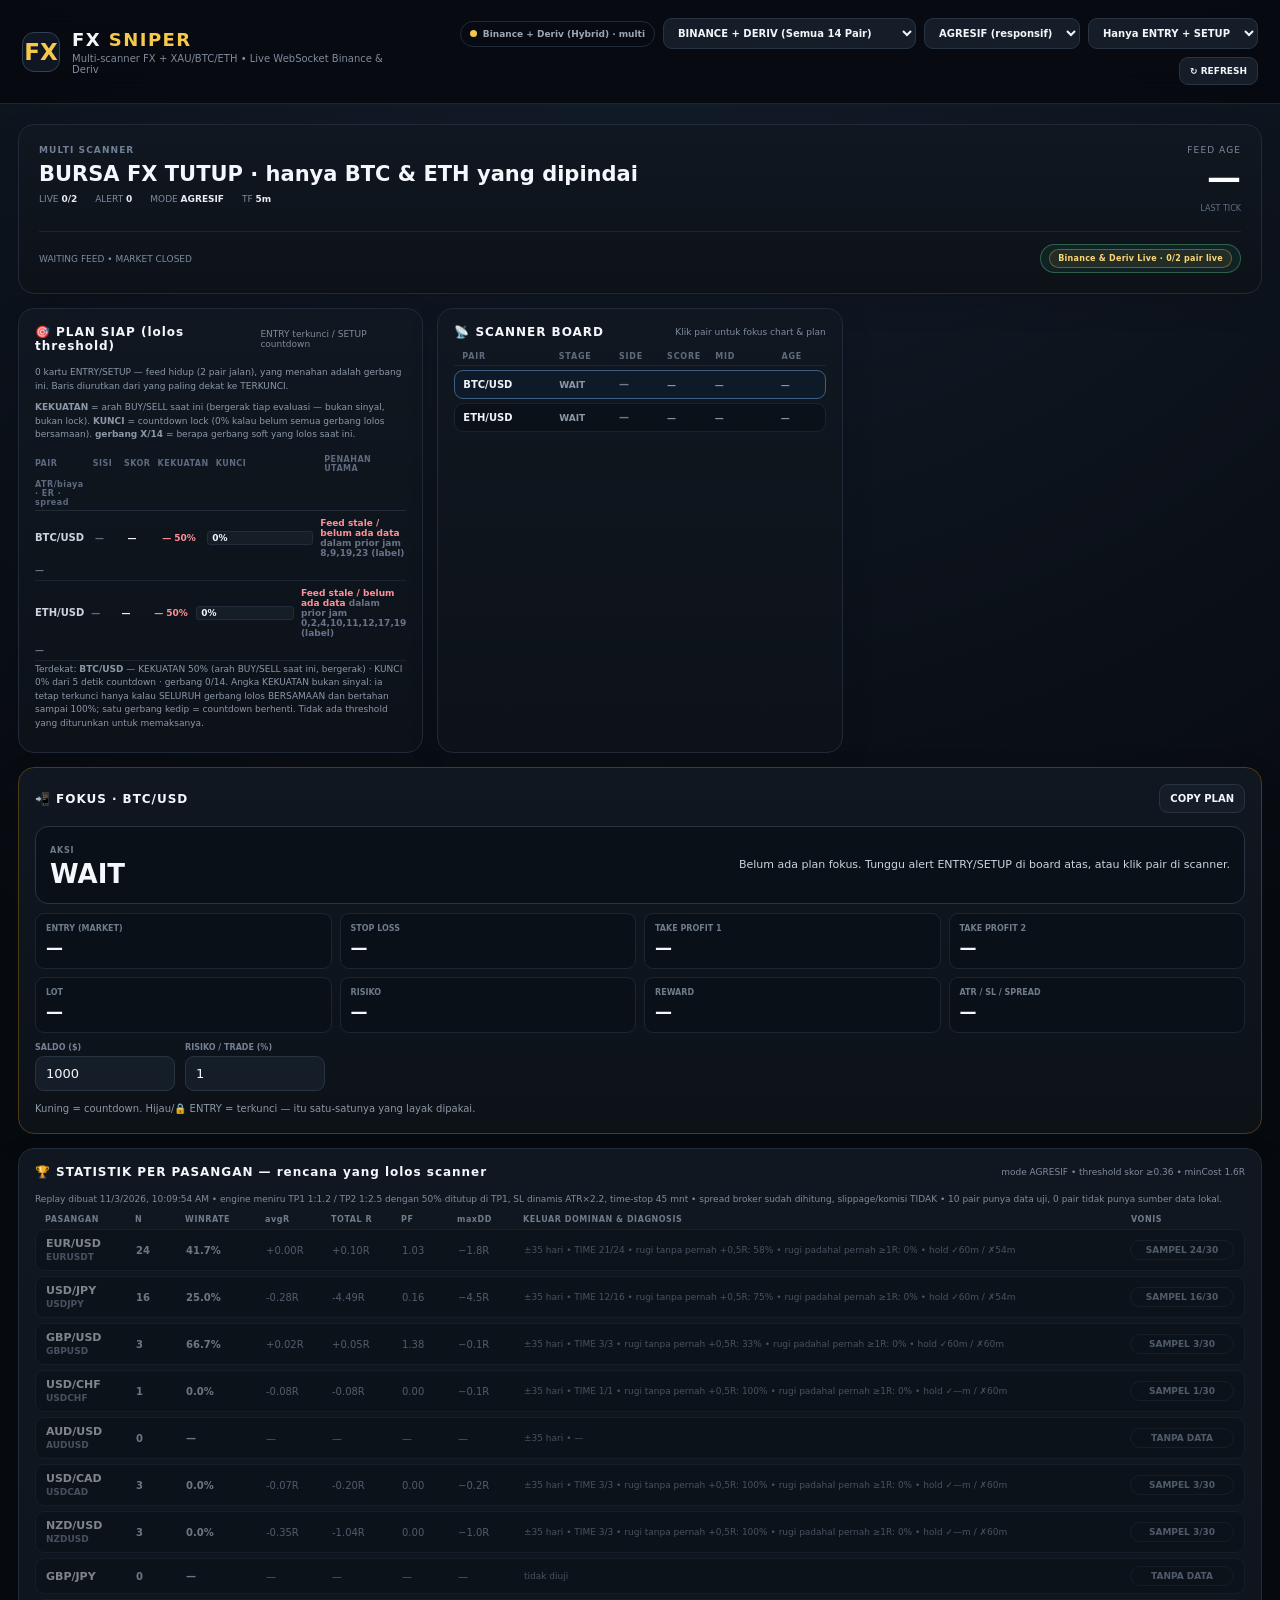
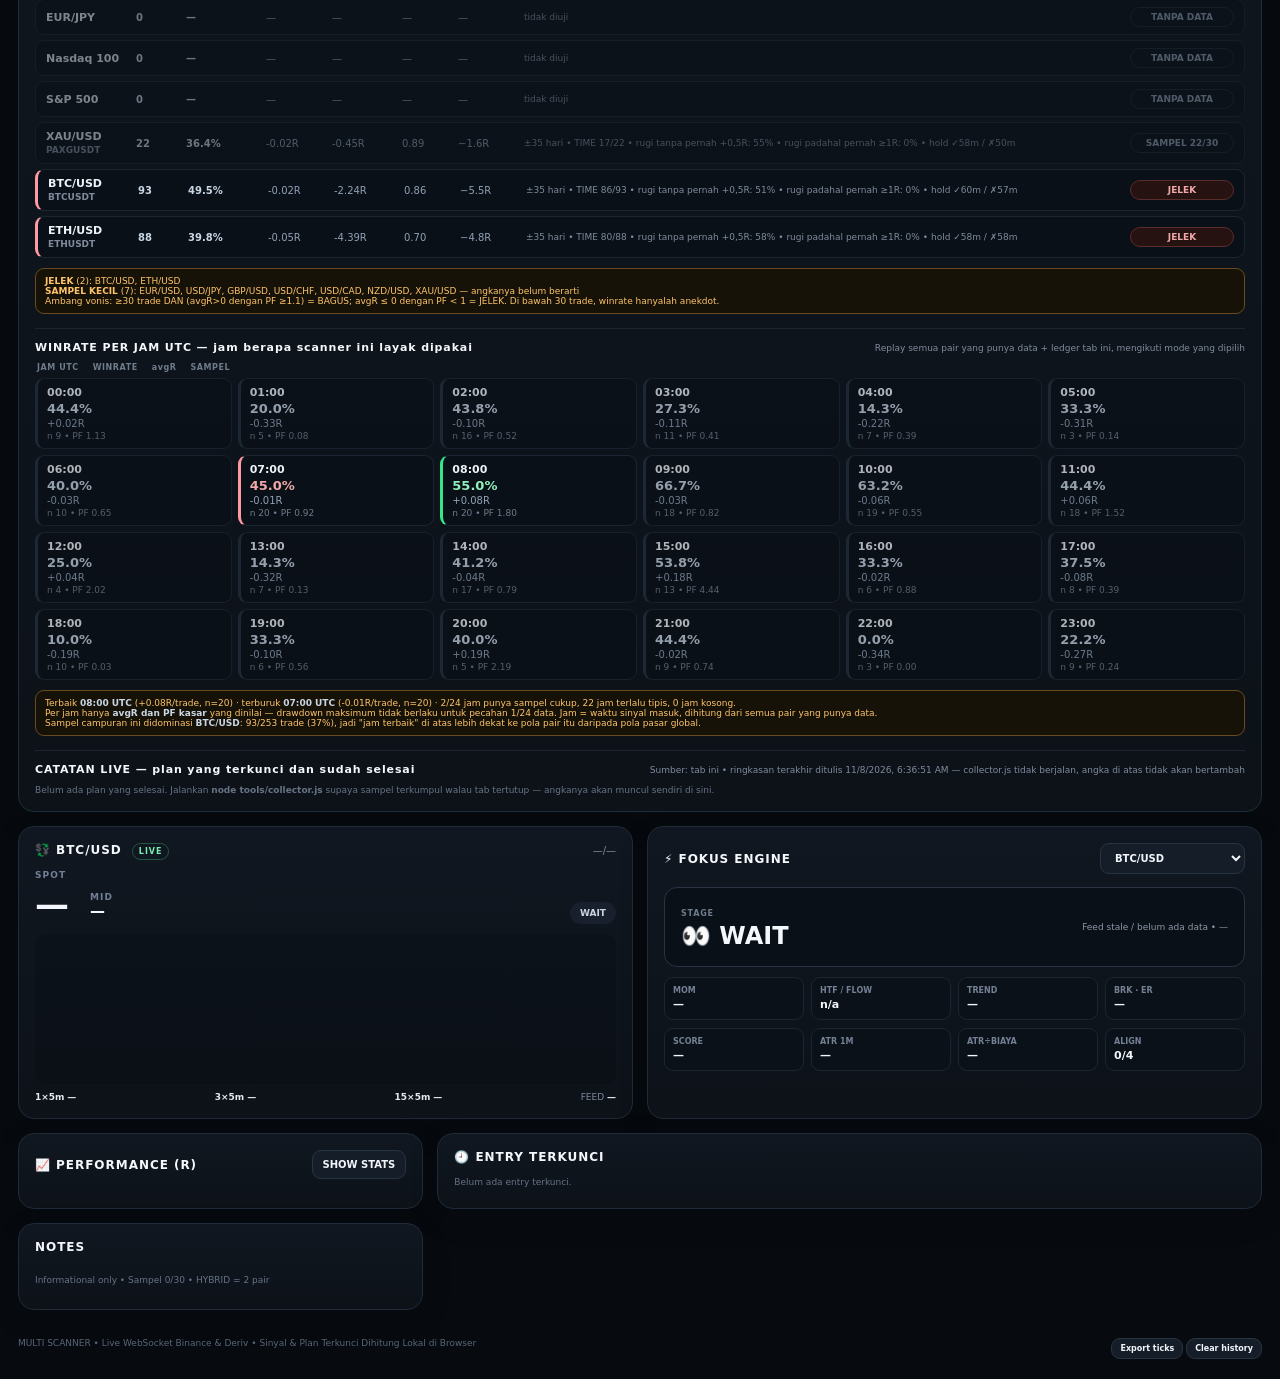
==== commit 9fbe2e23: "deploy: cache-bump engine.js?v=15 -> v=16 (BE akuntansi fix)" ====
--- a/index.html
+++ b/index.html
@@ -194,7 +194,7 @@
   <span><button id="exportTicks">Export ticks</button> <button id="clear">Clear history</button></span>
 </footer>
 
-<script src="engine.js?v=15"></script>
+<script src="engine.js?v=16"></script>
 <script src="app.js?v=30"></script>
 </body>
 </html>
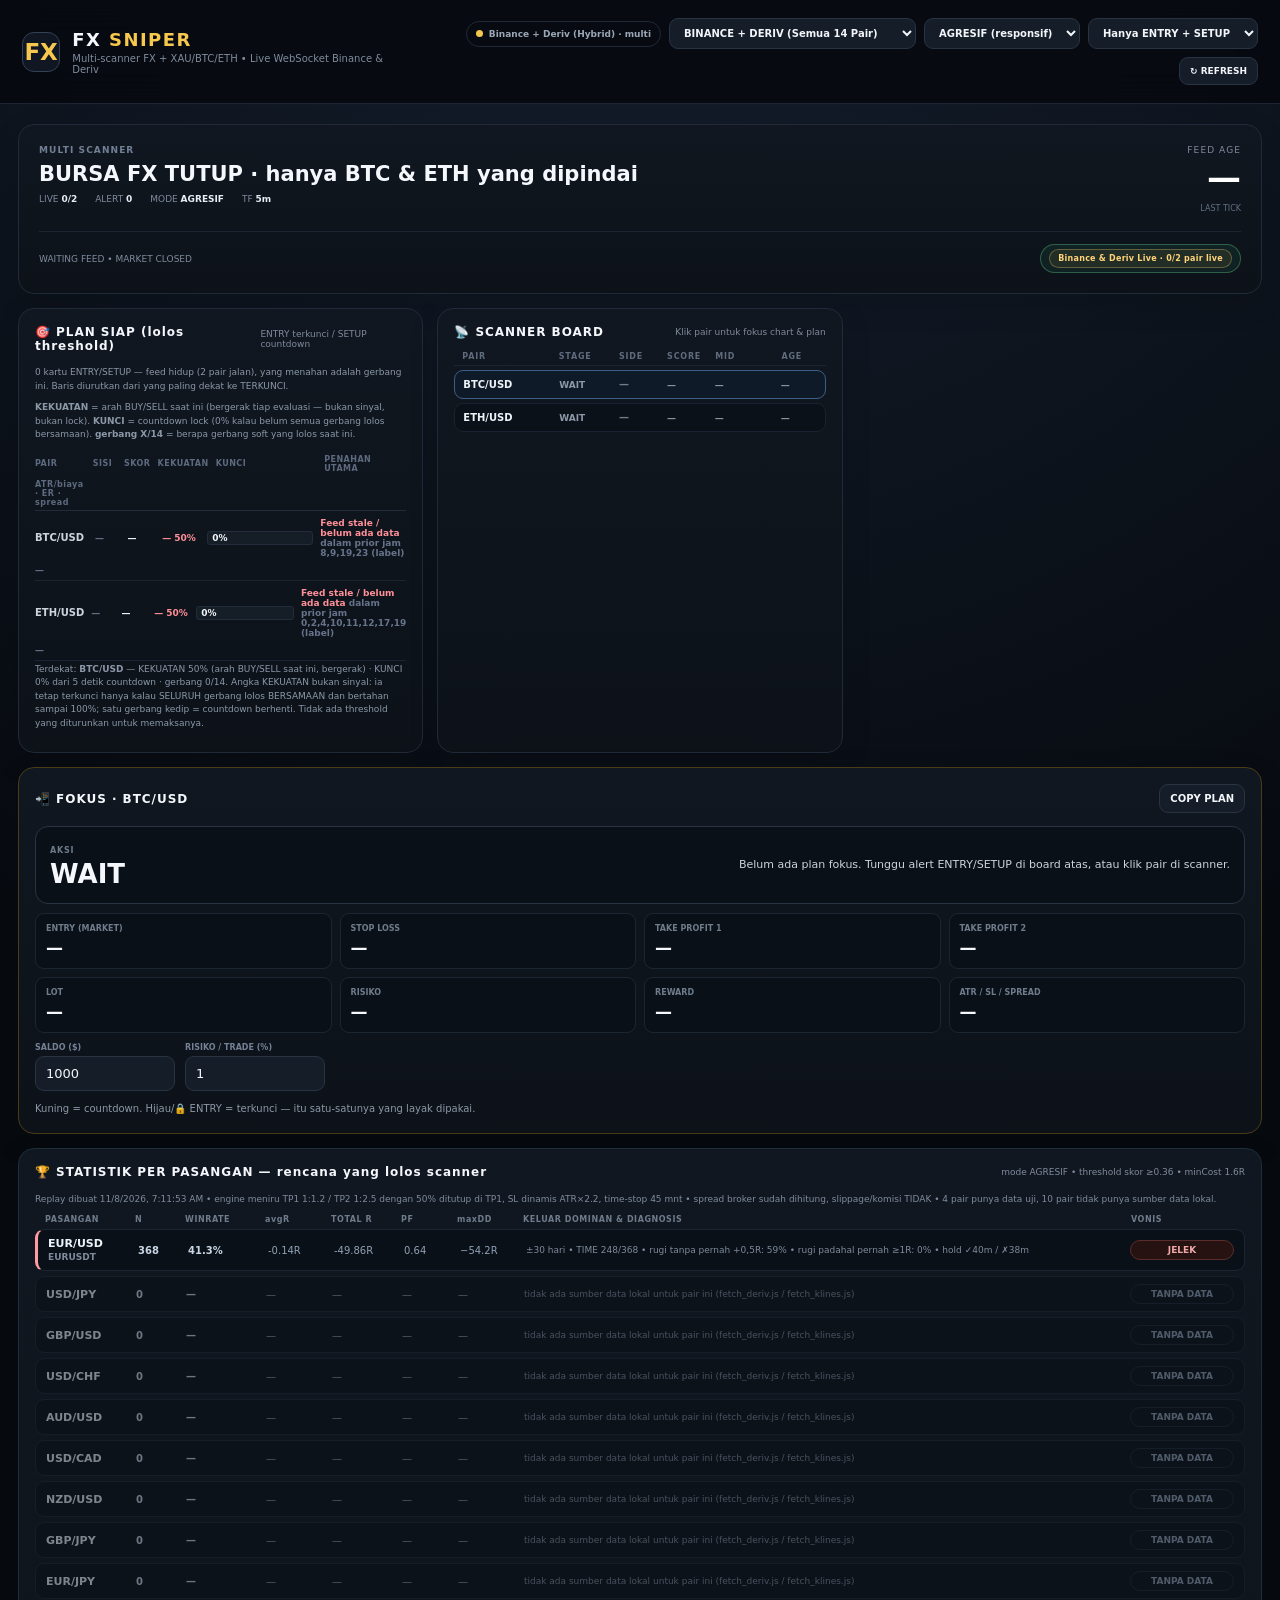
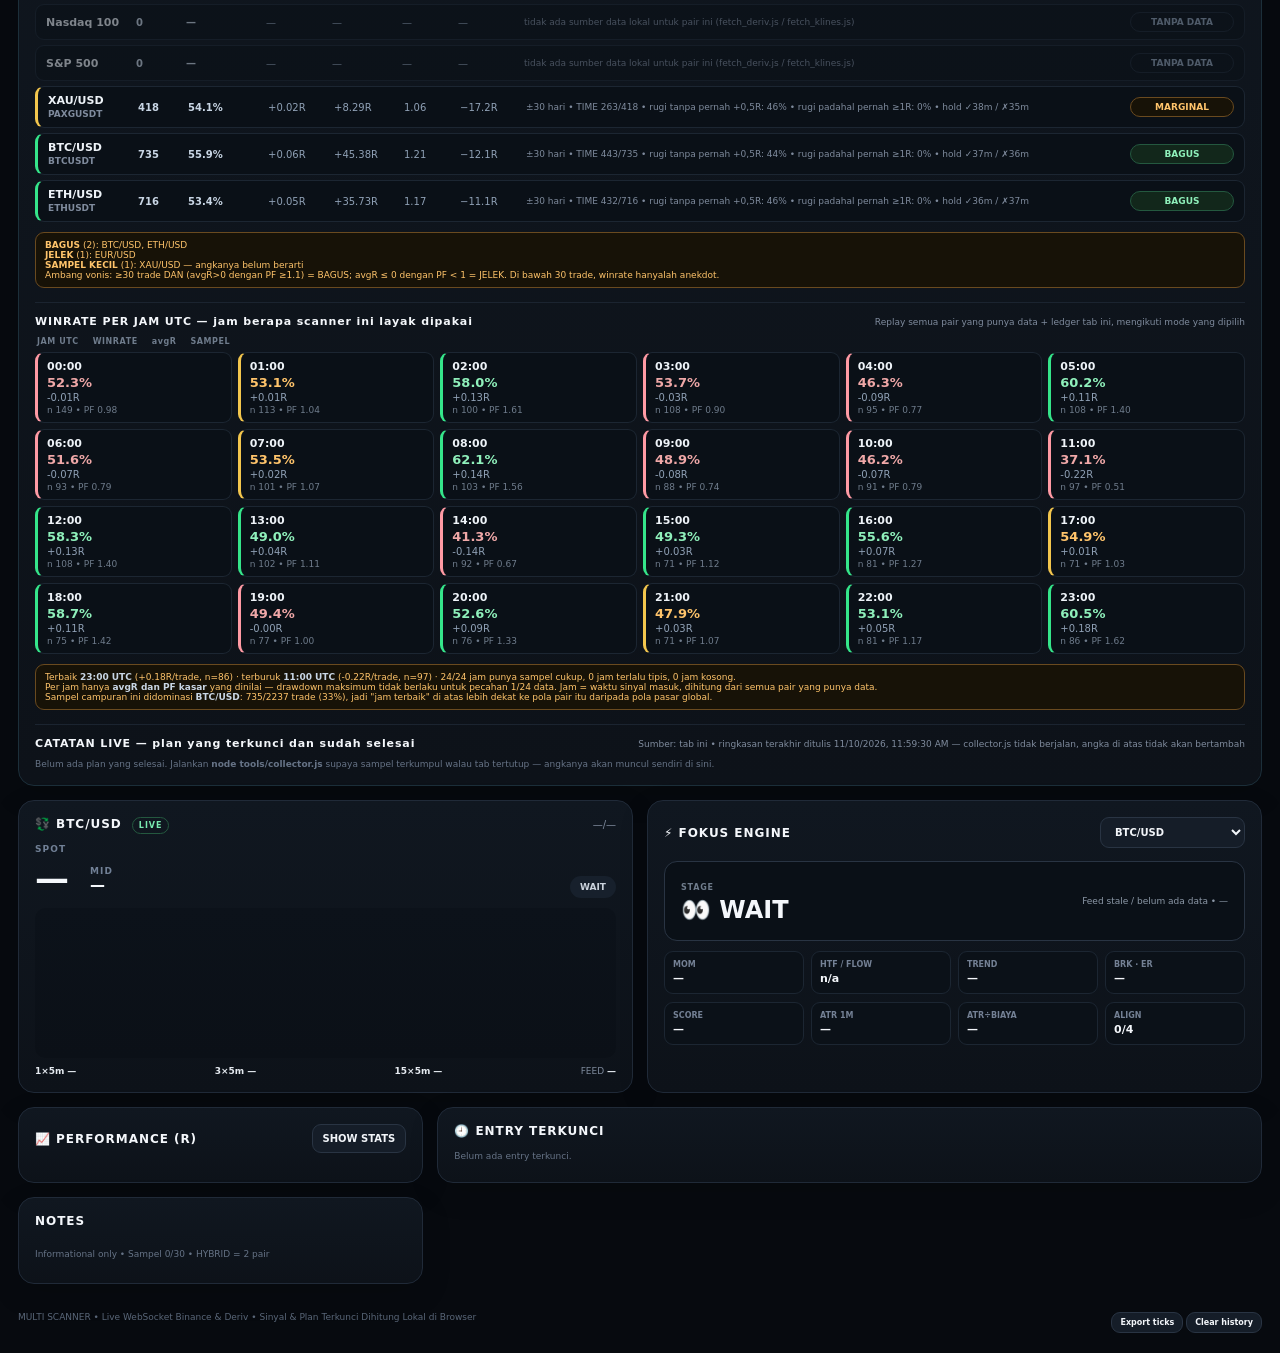
==== commit dea1e50d: "fix(calibration): calibrate feeds and spread with TradingView benchmarks - Disconnect PAXG token fro" ====
--- a/index.html
+++ b/index.html
@@ -15,7 +15,7 @@
     <select id="feedSelect" aria-label="Sumber market feed">
       <option value="hybrid" selected>BINANCE + DERIV (Semua 14 Pair)</option>
       <option value="deriv">DERIV SAJA (14 Pair FX/Gold/Crypto)</option>
-      <option value="binance">BINANCE SAJA (BTC, ETH, PAXG, EUR)</option>
+      <option value="binance">BINANCE SAJA (BTC, ETH)</option>
     </select>
     <select id="modeSelect">
       <option value="agresif" selected>AGRESIF (responsif)</option>
@@ -194,7 +194,7 @@
   <span><button id="exportTicks">Export ticks</button> <button id="clear">Clear history</button></span>
 </footer>
 
-<script src="engine.js?v=16"></script>
-<script src="app.js?v=30"></script>
+<script src="engine.js?v=17"></script>
+<script src="app.js?v=31"></script>
 </body>
 </html>
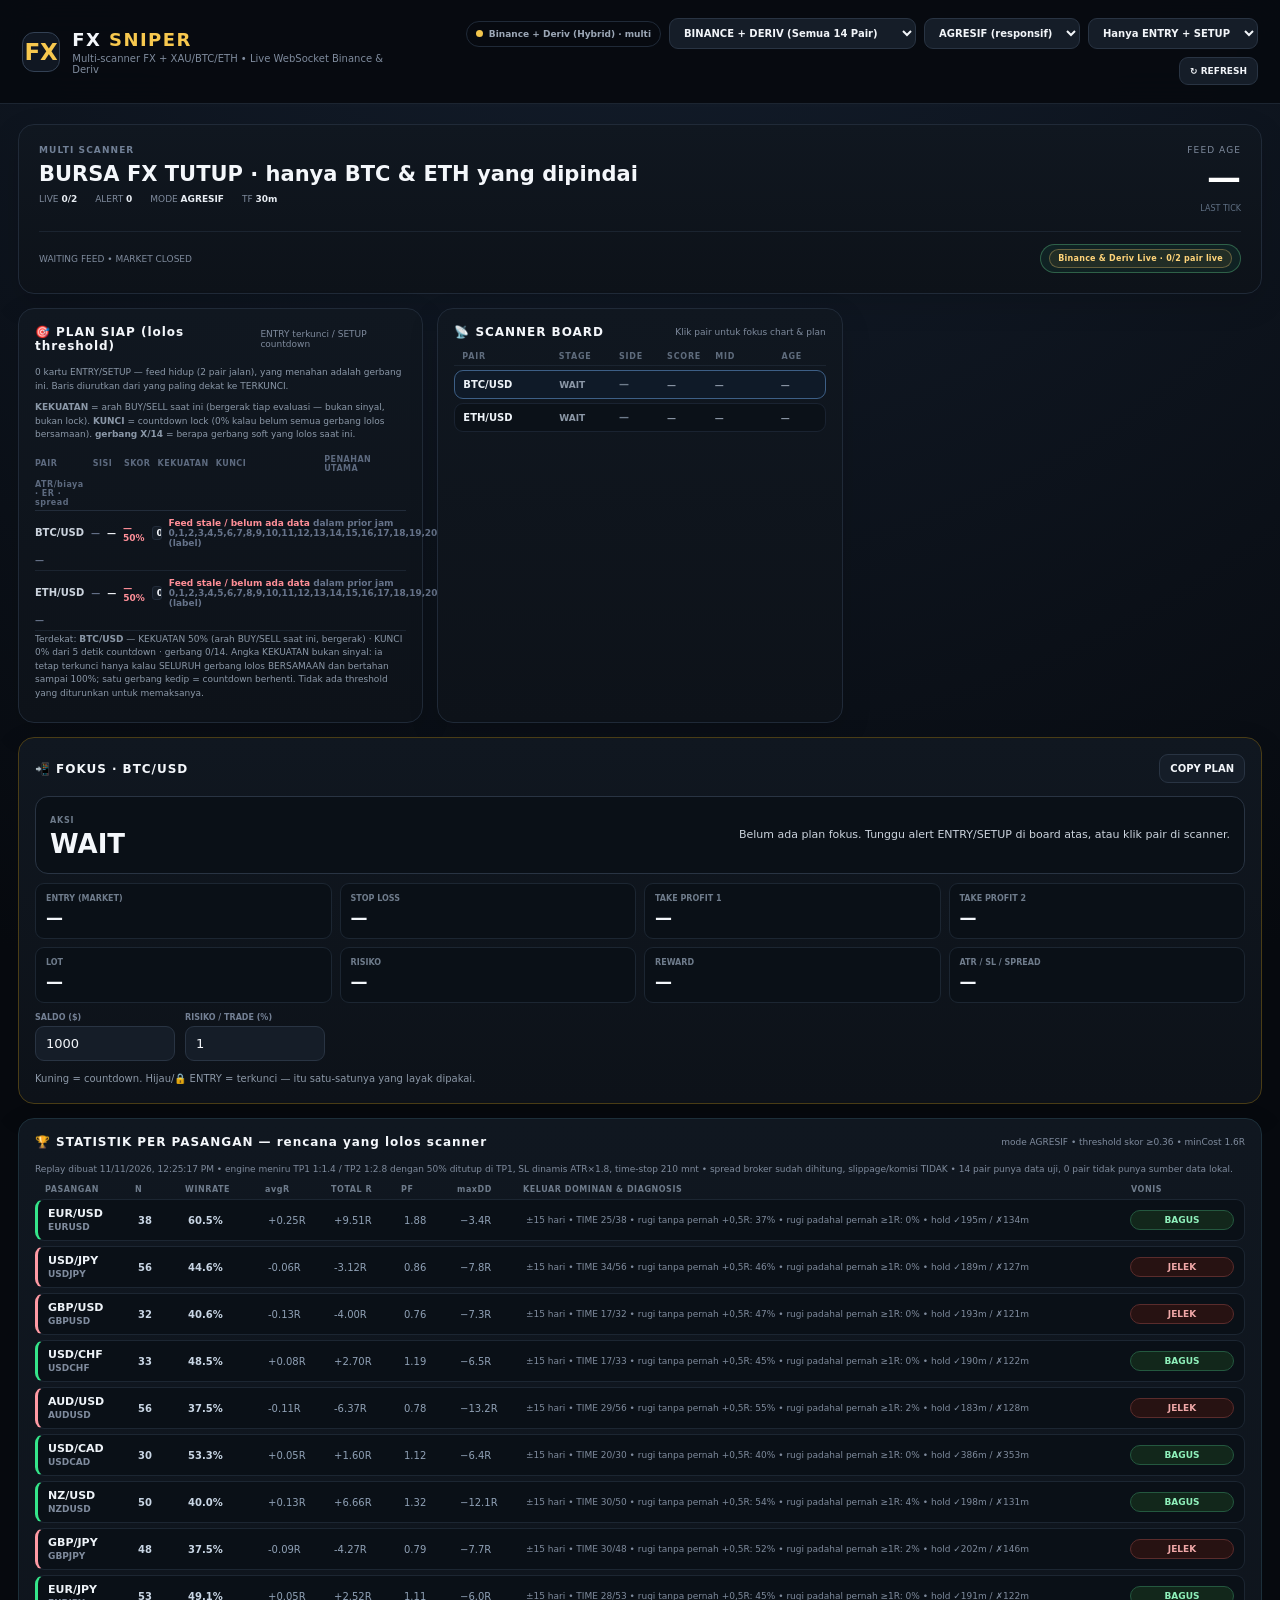
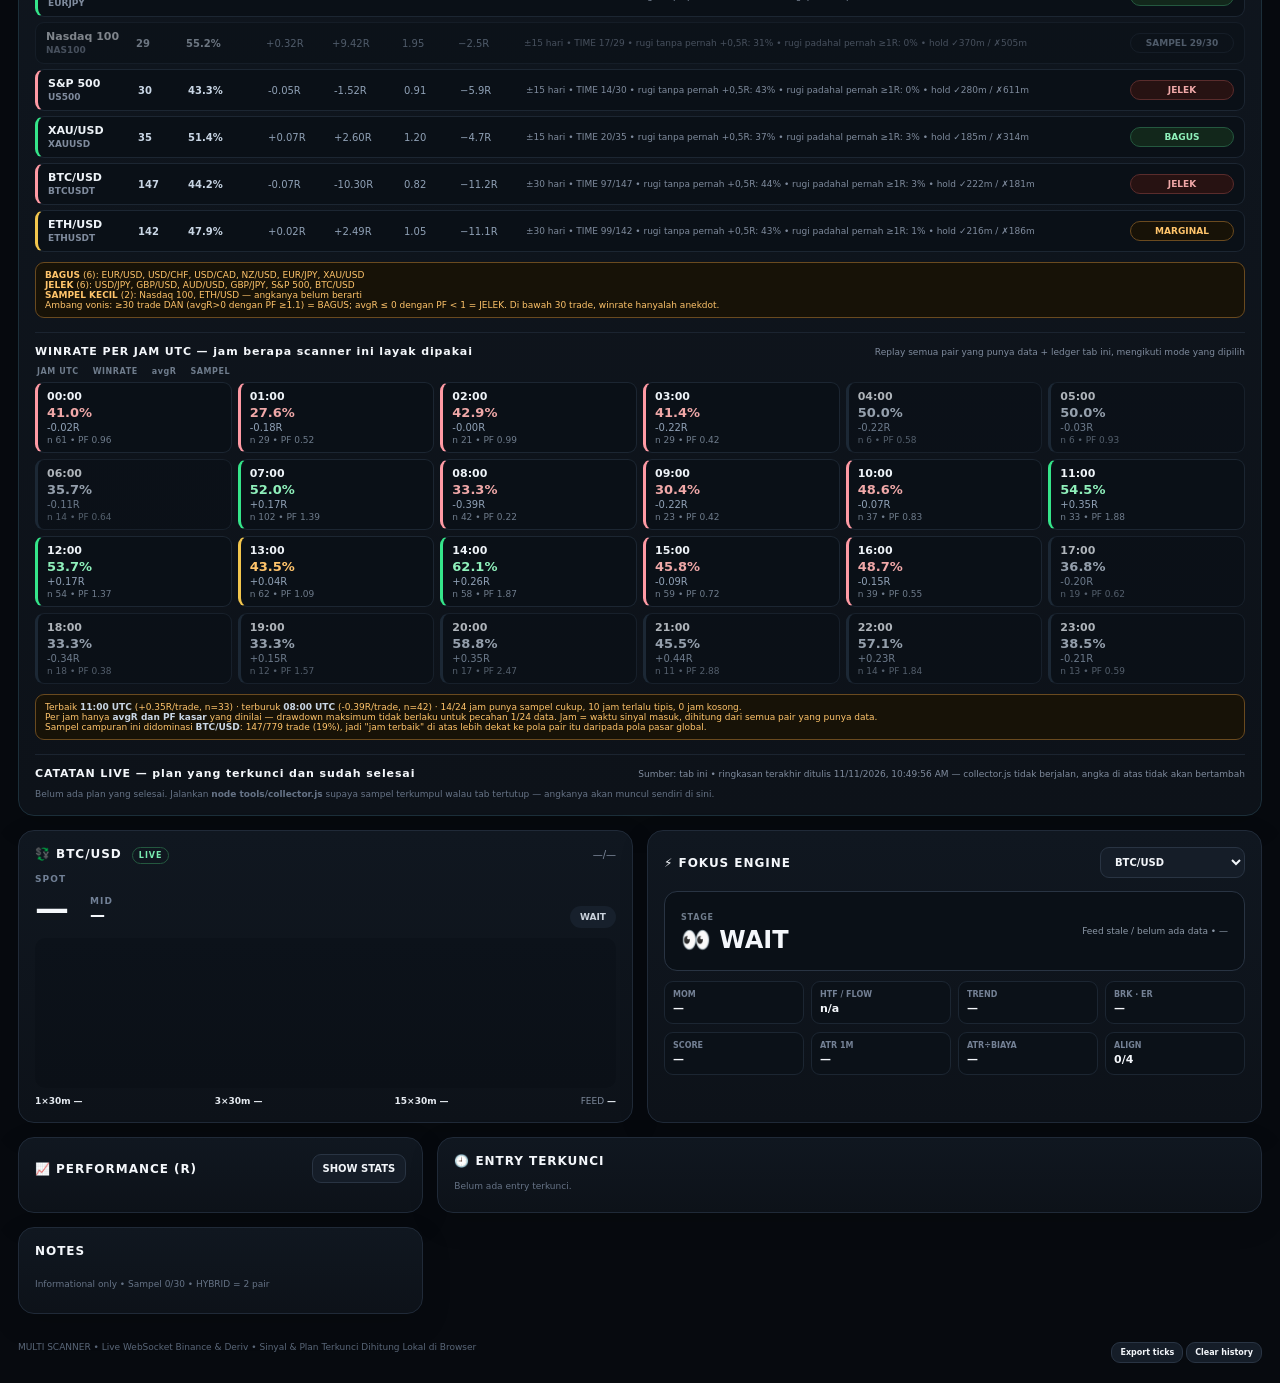
==== commit 1f139d73: "calibrate: fix BE/latch/news/sentiment and tune TF/session parameters across 14 pairs" ====
--- a/index.html
+++ b/index.html
@@ -194,7 +194,8 @@
   <span><button id="exportTicks">Export ticks</button> <button id="clear">Clear history</button></span>
 </footer>
 
-<script src="engine.js?v=17"></script>
-<script src="app.js?v=31"></script>
+<script src="engine.js?v=18"></script>
+<script src="context.js?v=1"></script>
+<script src="app.js?v=32"></script>
 </body>
 </html>
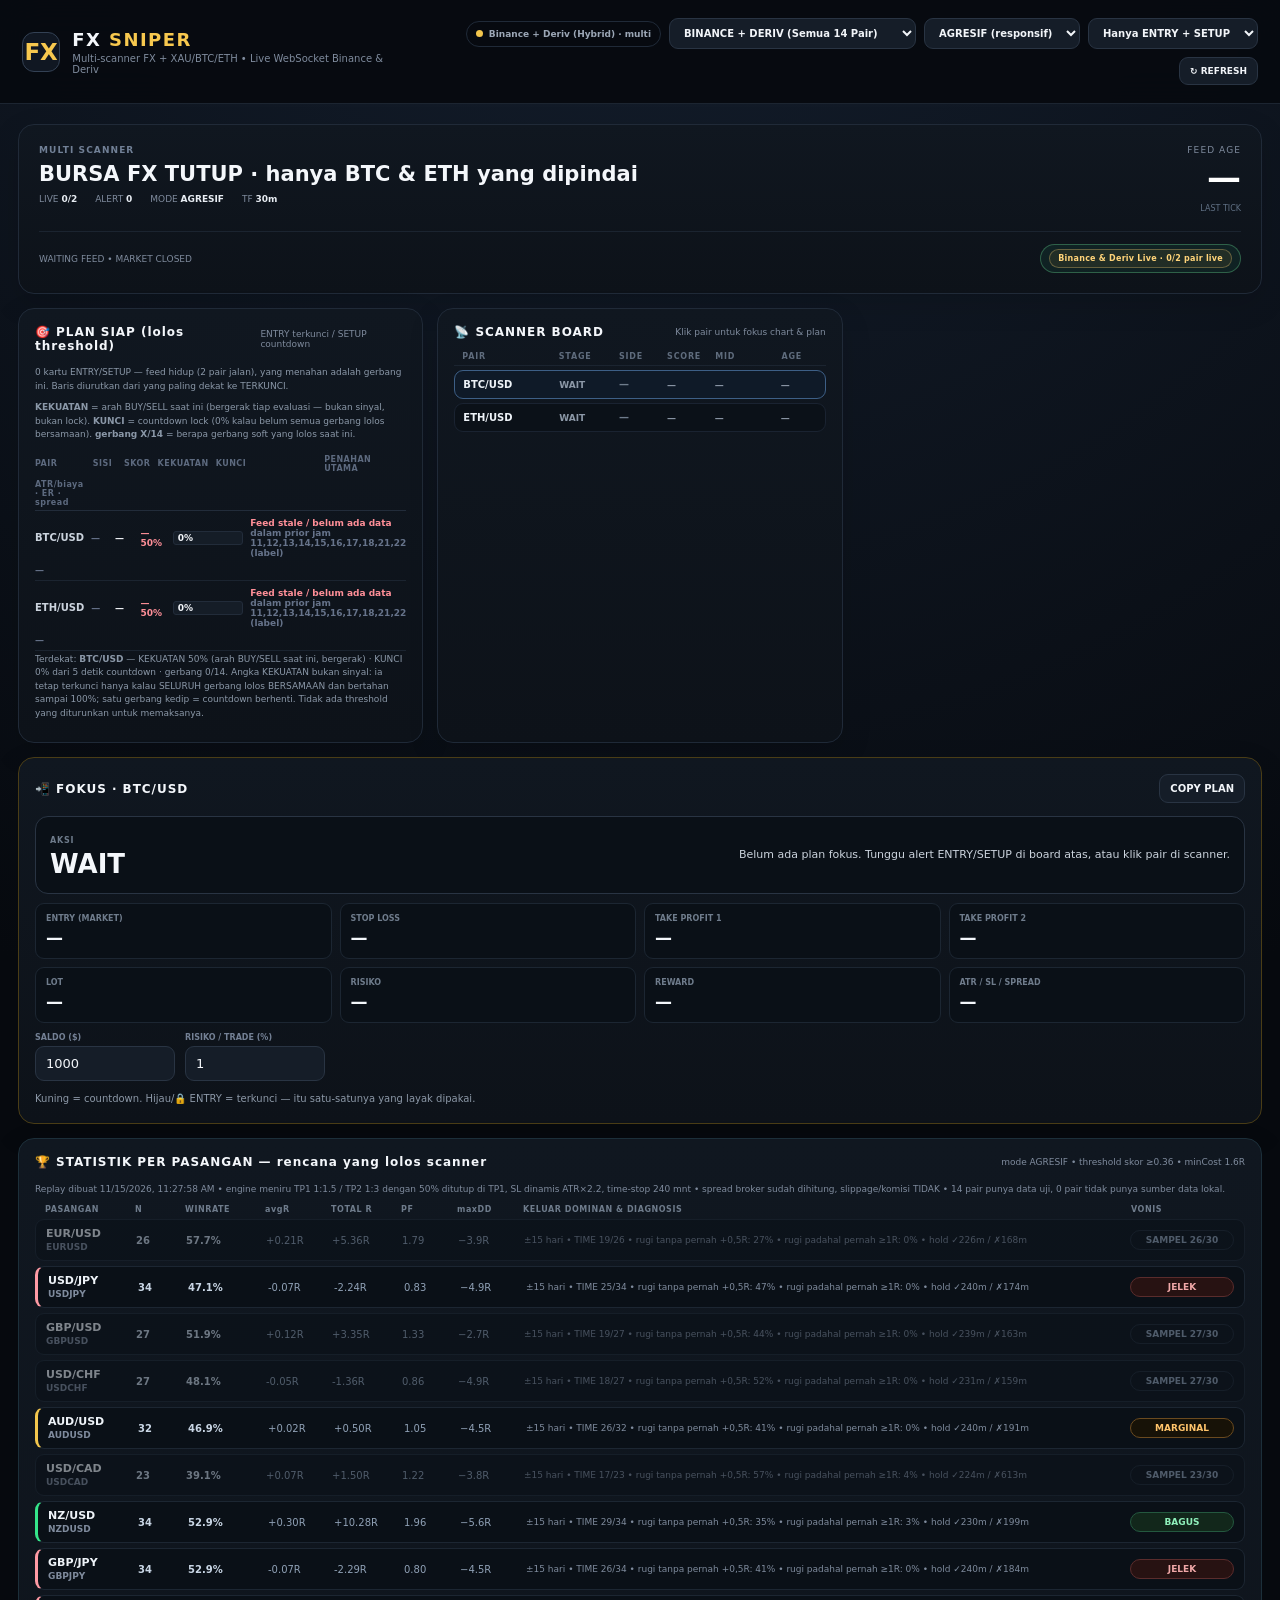
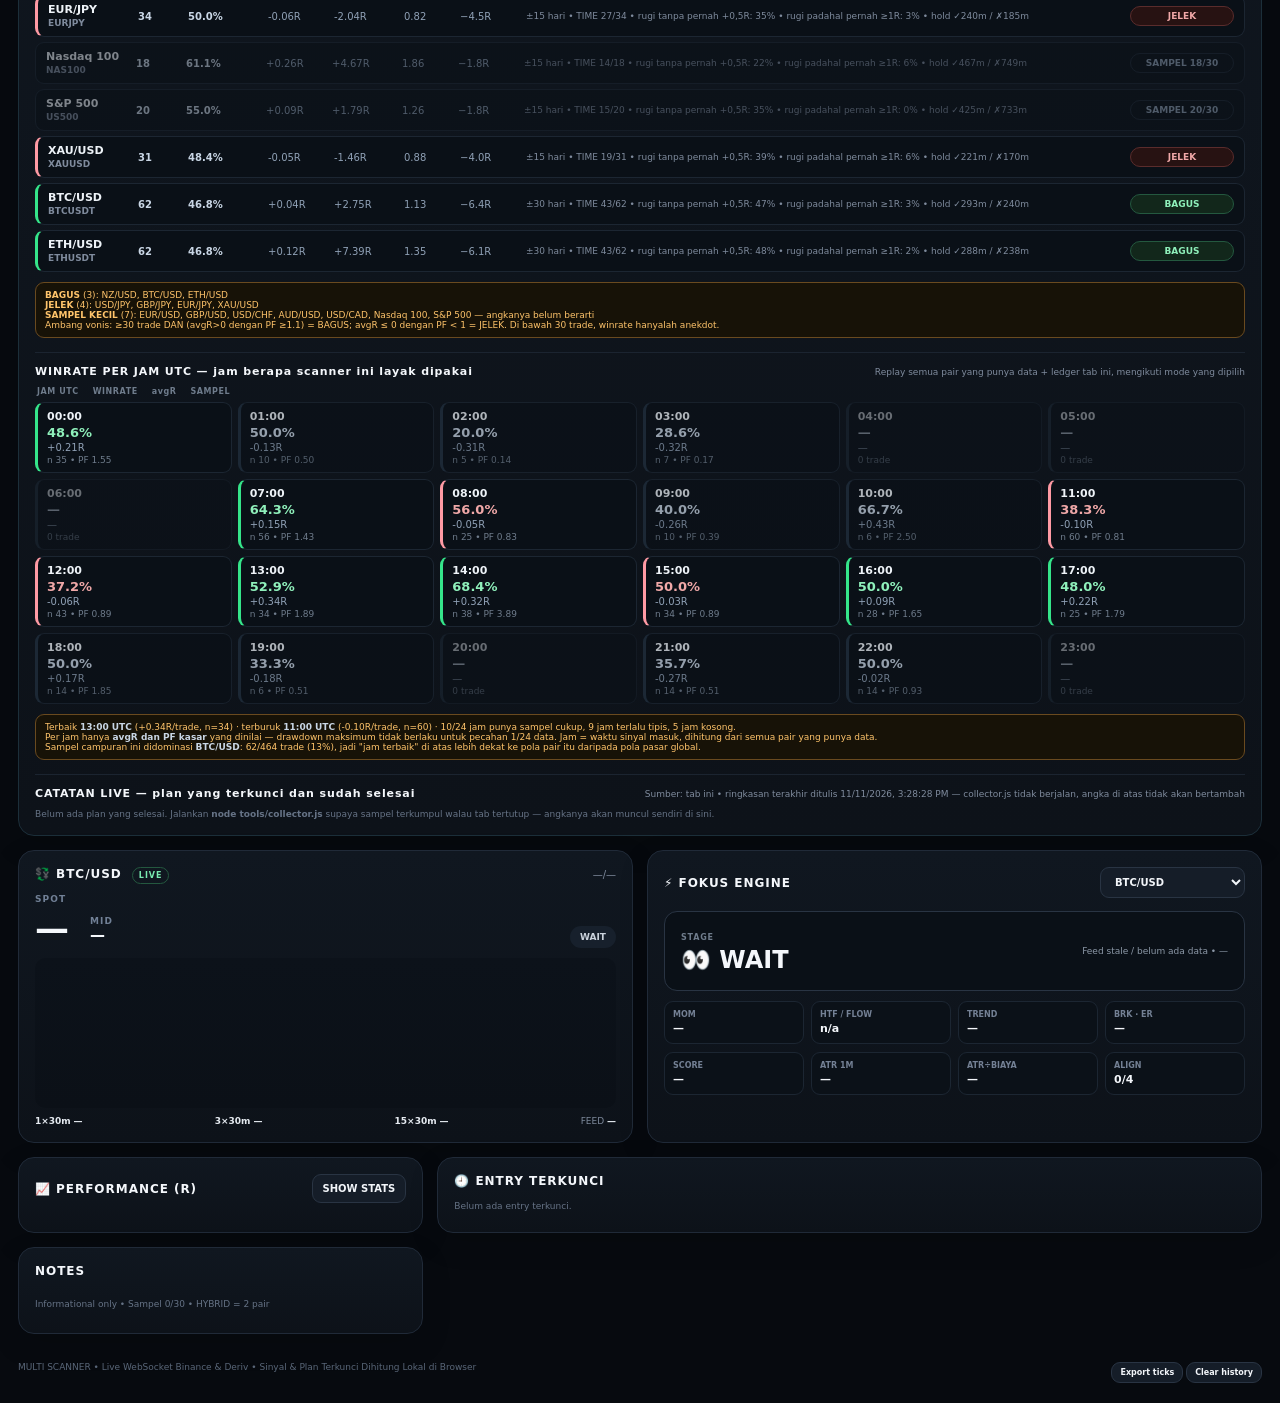
==== commit f2829081: "fix(crypto): filter liquid trading hours, purge stale zombie plans, and update calibrated pair stats" ====
--- a/index.html
+++ b/index.html
@@ -194,8 +194,8 @@
   <span><button id="exportTicks">Export ticks</button> <button id="clear">Clear history</button></span>
 </footer>
 
-<script src="engine.js?v=18"></script>
+<script src="engine.js?v=20"></script>
 <script src="context.js?v=1"></script>
-<script src="app.js?v=32"></script>
+<script src="app.js?v=34"></script>
 </body>
 </html>
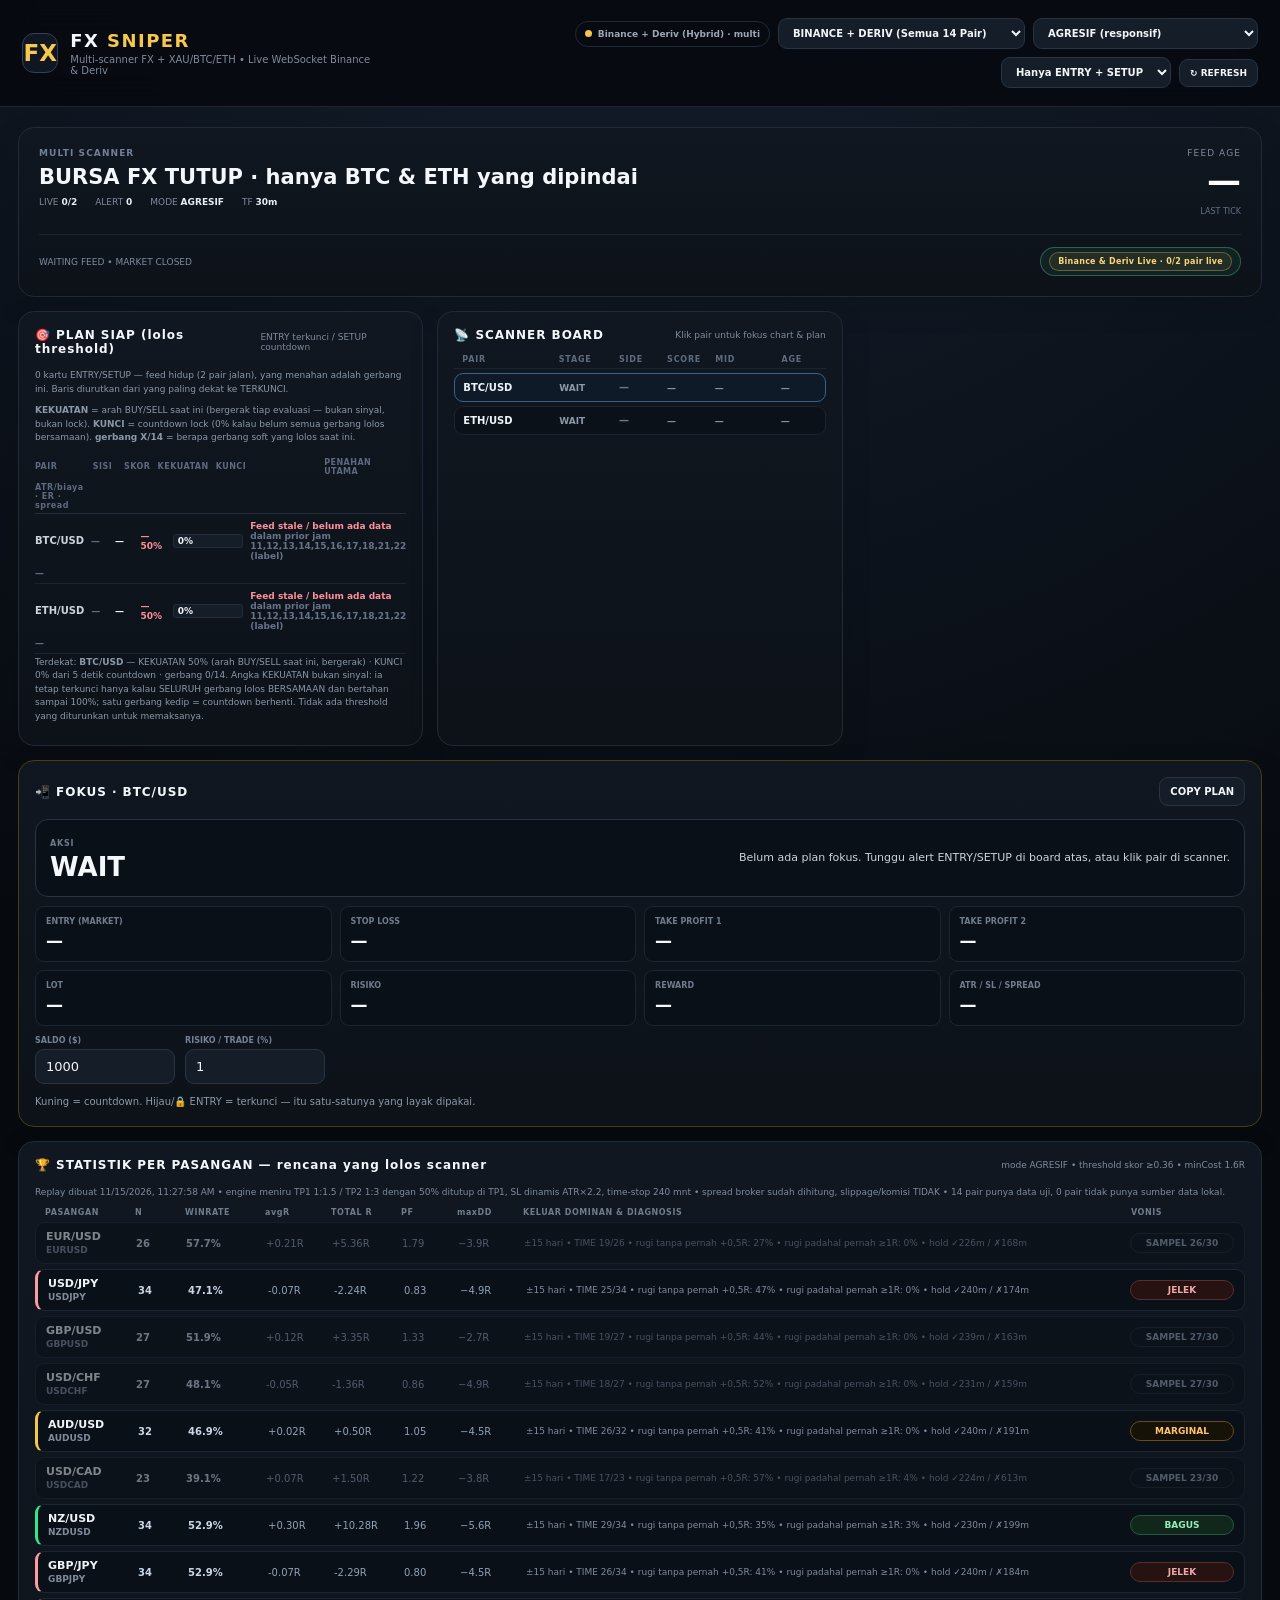
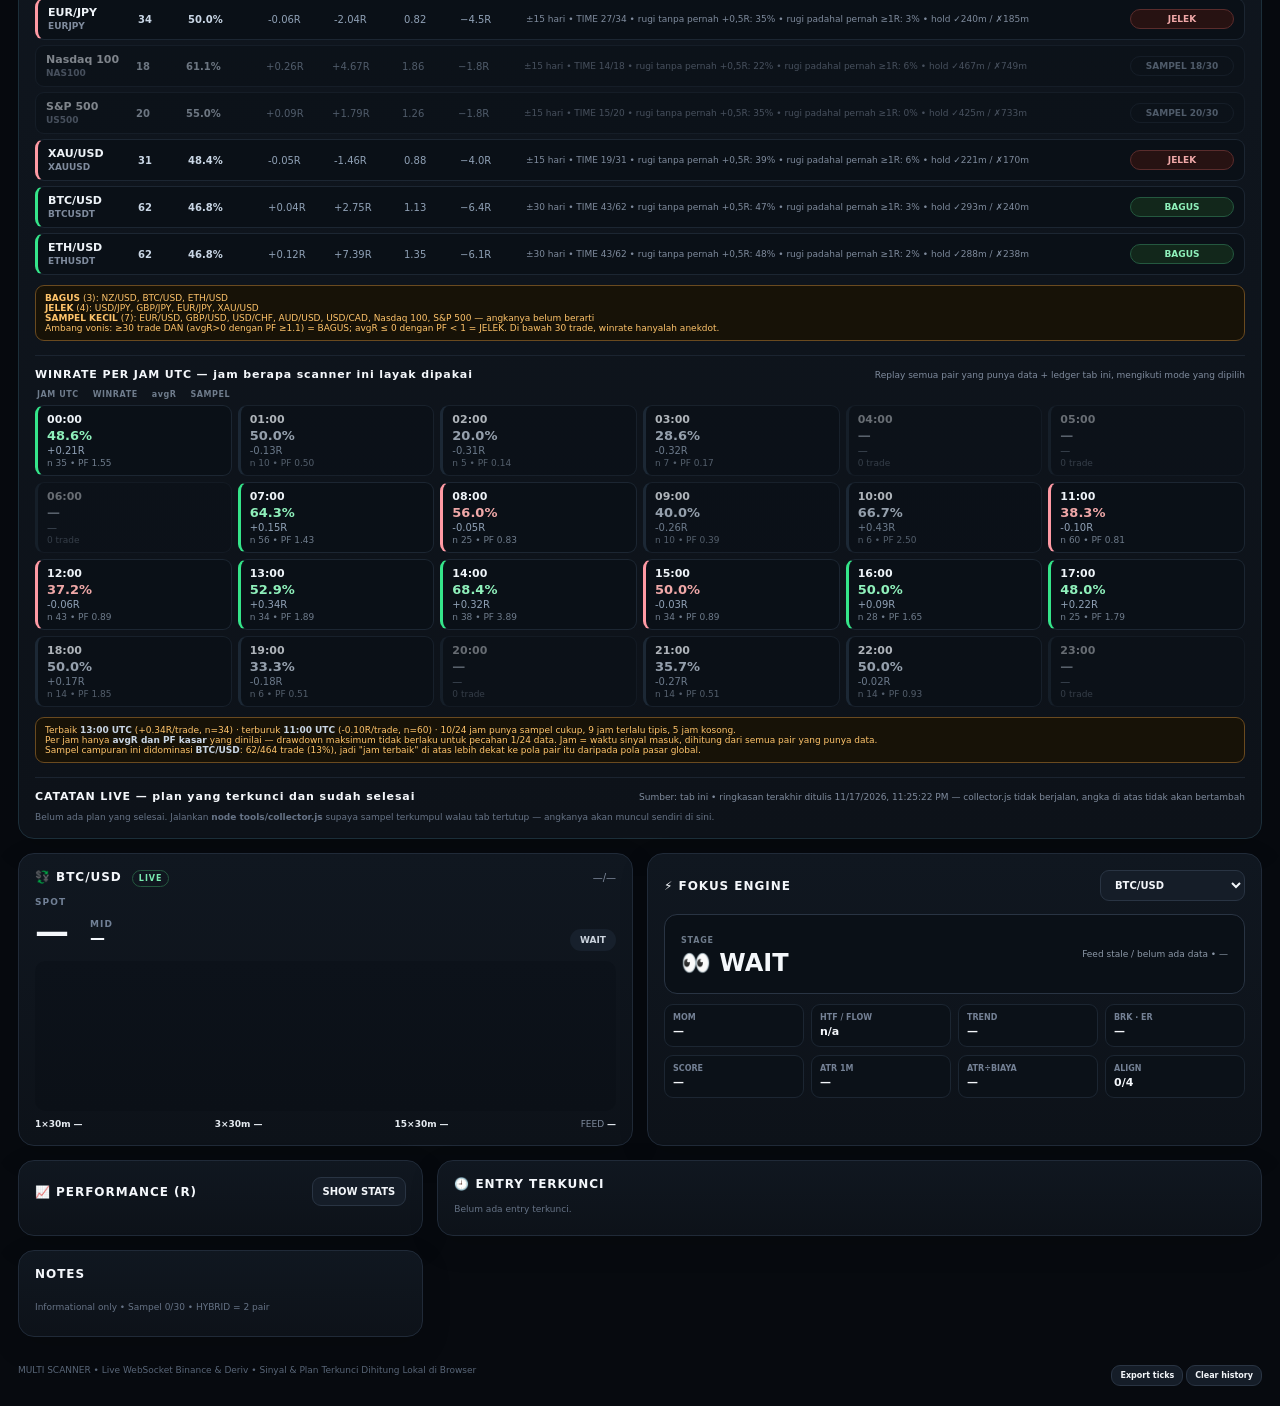
==== commit 7fbd0661: "fix(scanner): validate and calibrate locked signal quality" ====
--- a/index.html
+++ b/index.html
@@ -18,8 +18,8 @@
       <option value="binance">BINANCE SAJA (BTC, ETH)</option>
     </select>
     <select id="modeSelect">
-      <option value="agresif" selected>AGRESIF (responsif)</option>
-      <option value="balanced">BALANCED</option>
+      <option value="agresif">AGRESIF (responsif)</option>
+      <option value="balanced" selected>BALANCED (akurasi terkalibrasi)</option>
       <option value="precision">PRECISION</option>
       <option value="momentum">MOMENTUM</option>
       <option value="liquidity">LIQUIDITY</option>
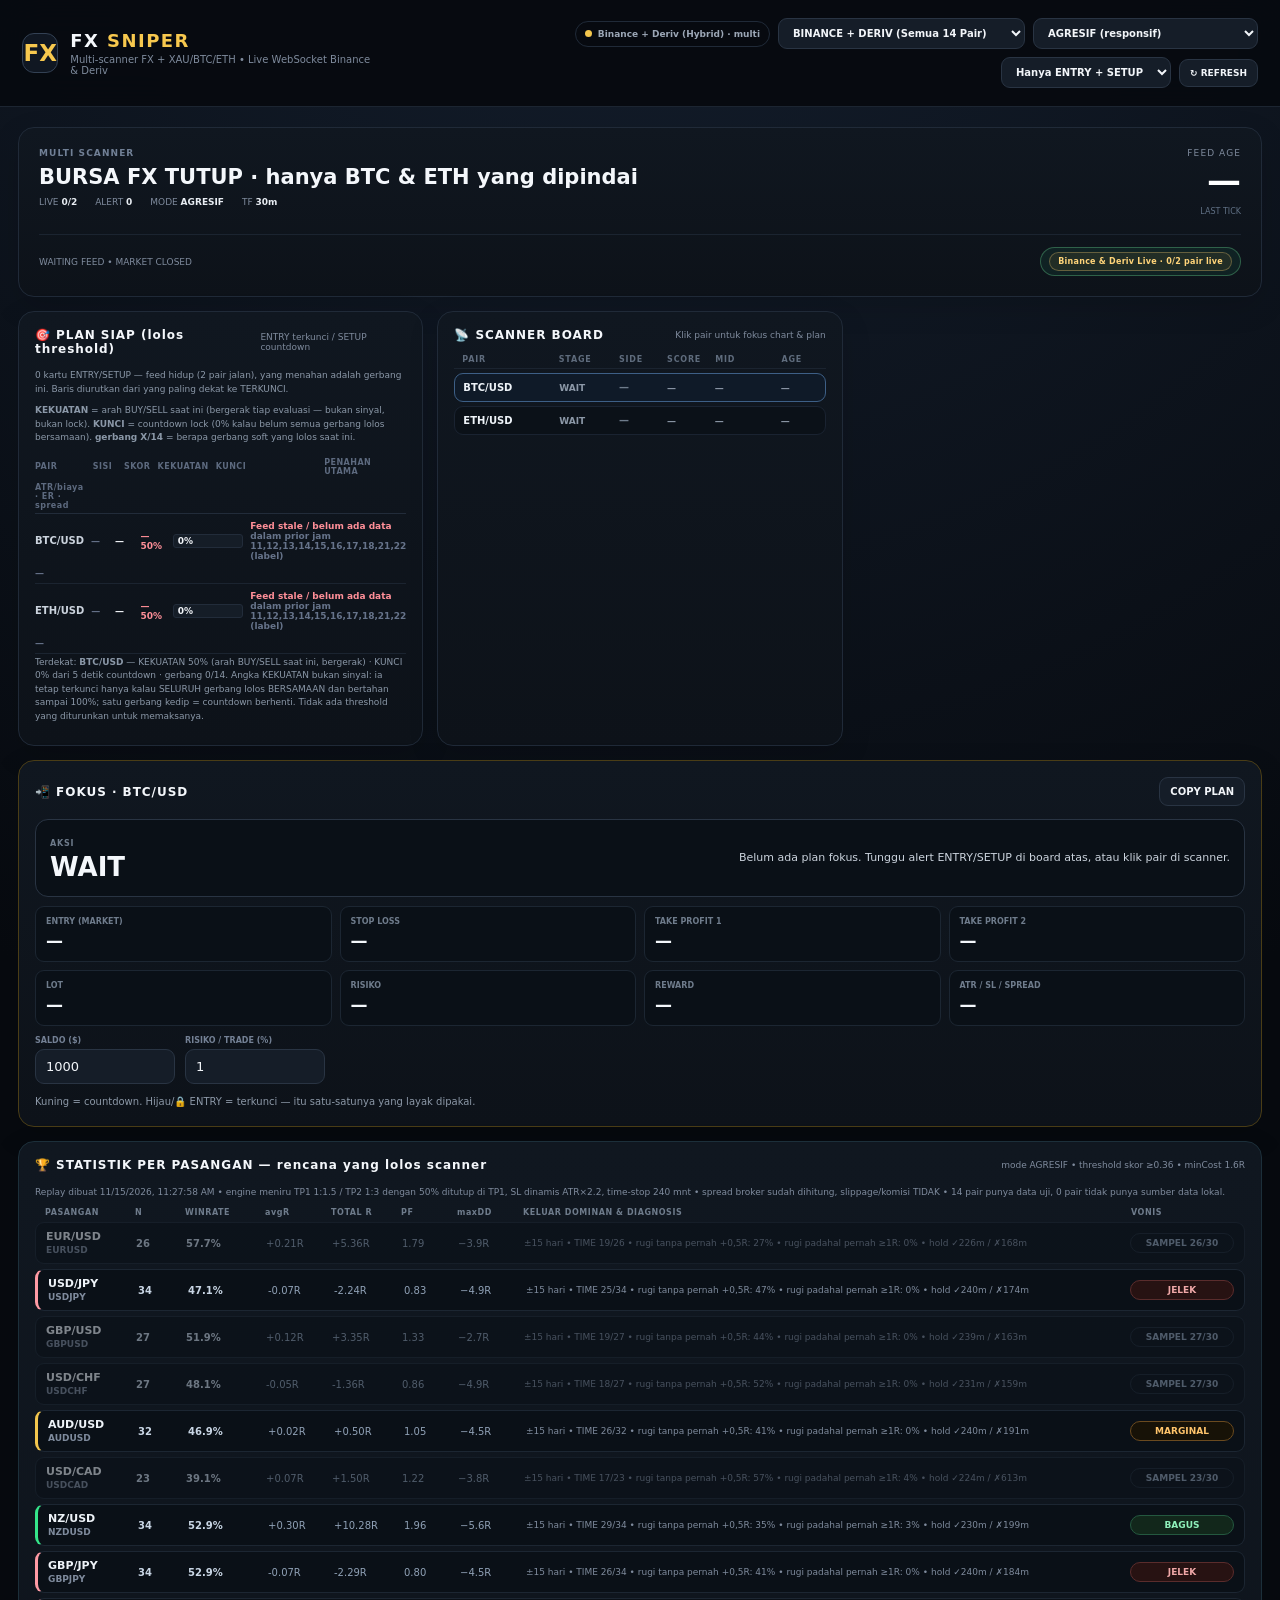
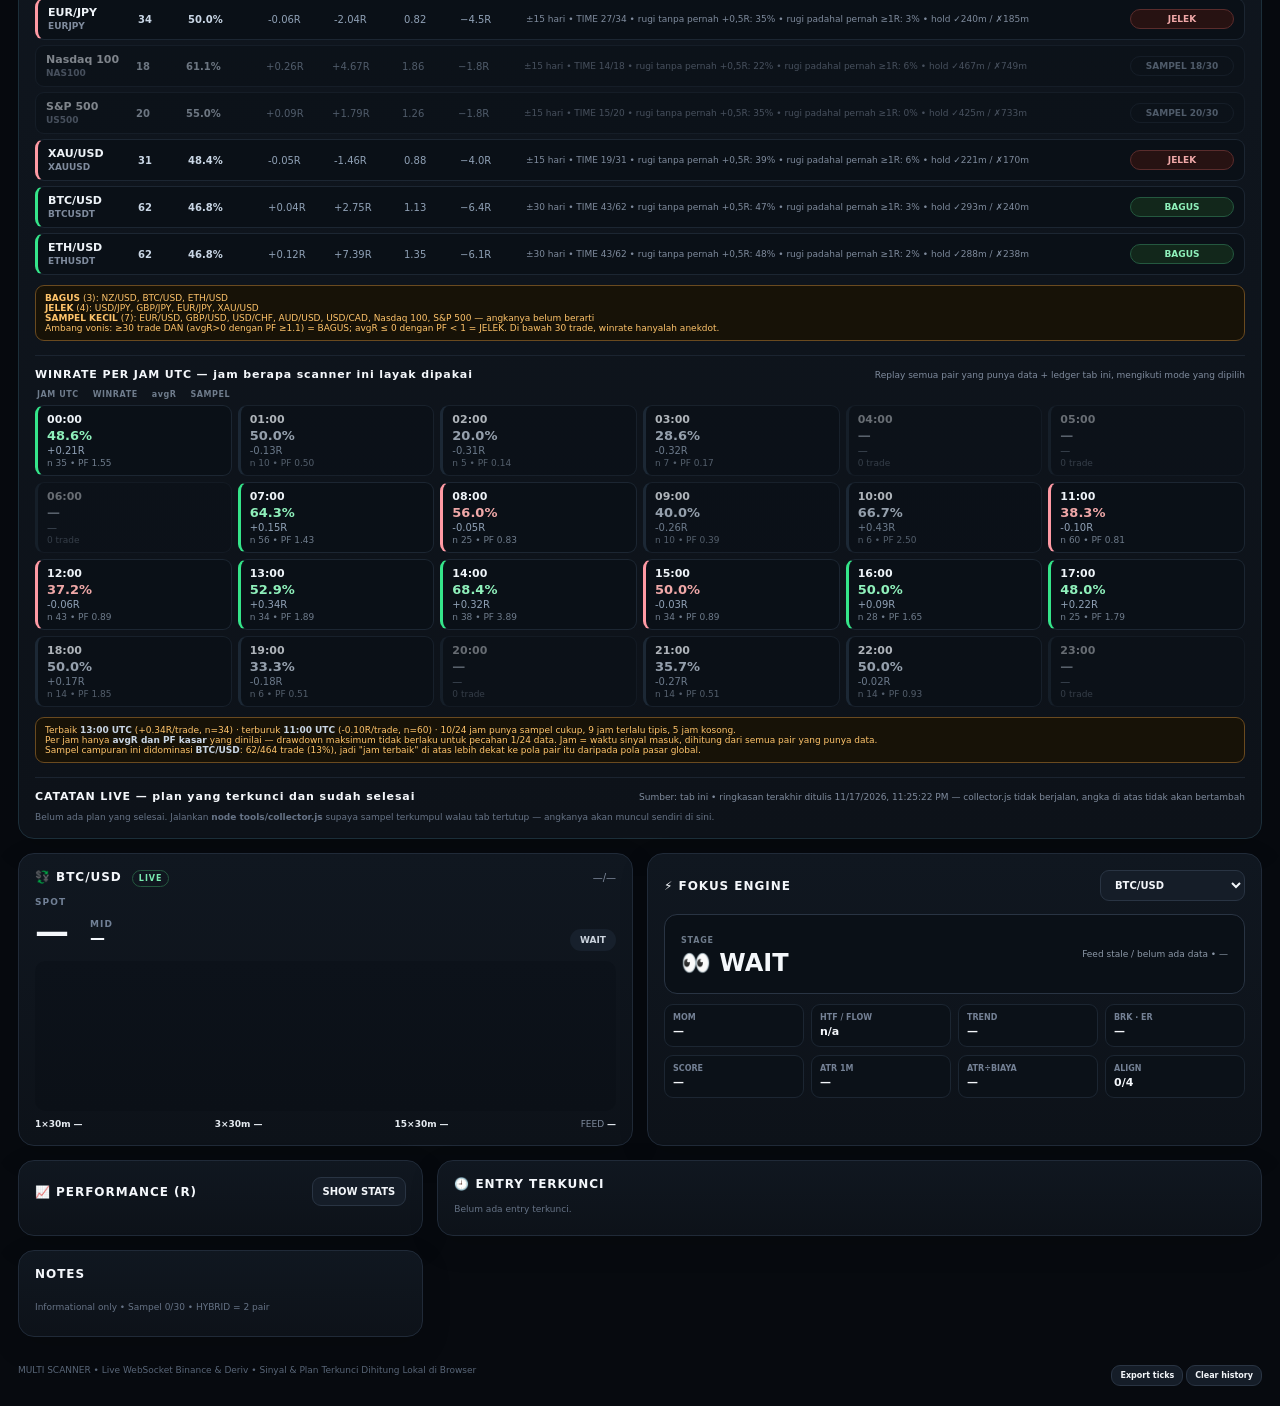
==== commit 1ddda572: "fix(usdjpy): add modeFloor calib and bump asset cache busters" ====
--- a/index.html
+++ b/index.html
@@ -194,8 +194,8 @@
   <span><button id="exportTicks">Export ticks</button> <button id="clear">Clear history</button></span>
 </footer>
 
-<script src="engine.js?v=20"></script>
-<script src="context.js?v=1"></script>
-<script src="app.js?v=34"></script>
+<script src="engine.js?v=21"></script>
+<script src="context.js?v=2"></script>
+<script src="app.js?v=35"></script>
 </body>
 </html>
